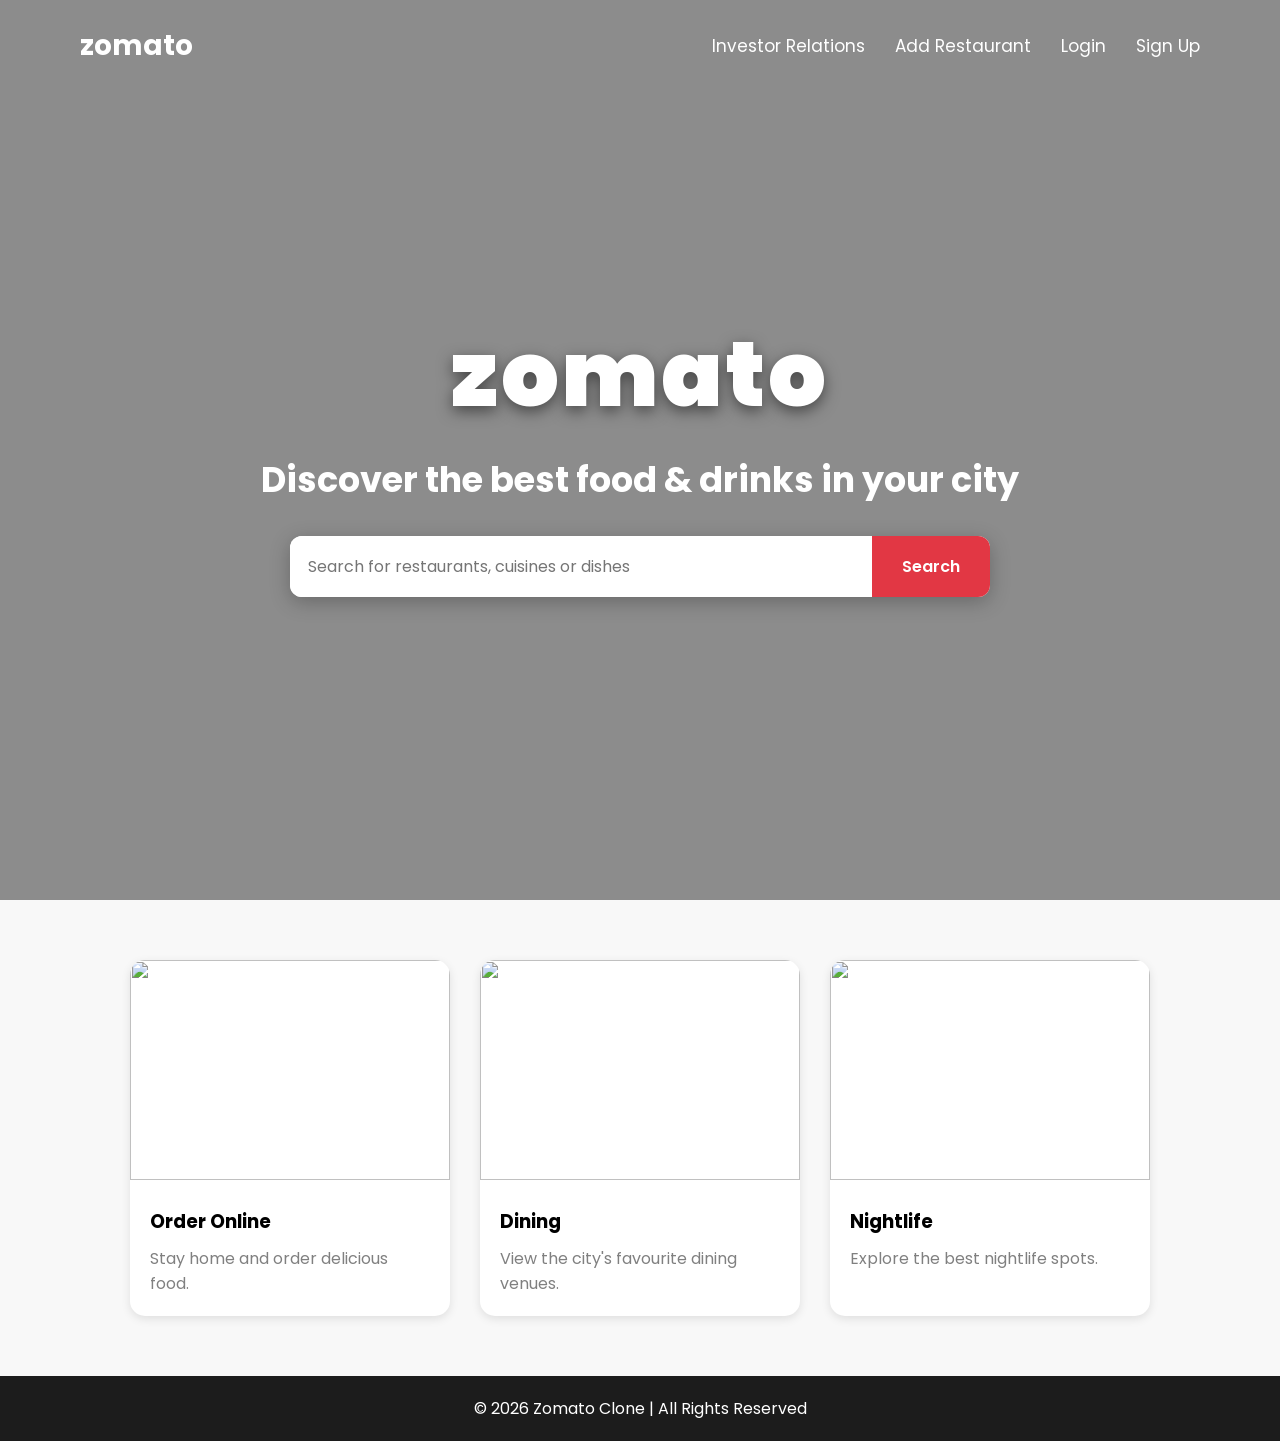
==== index.html @ 4f46f374 "Initial commit" ====
<!DOCTYPE html>
<html lang="en">
<head>
    <meta charset="UTF-8">
    <meta name="viewport" content="width=device-width, initial-scale=1.0">
    <title>Zomato - Order Food Online</title>

    <!-- Google Font -->
    <link href="https://fonts.googleapis.com/css2?family=Poppins:wght@300;400;600;700;900&display=swap" rel="stylesheet">

    <style>
        *{
            margin:0;
            padding:0;
            box-sizing:border-box;
            font-family:'Poppins',sans-serif;
        }

        body{
            overflow-x:hidden;
        }

        /* Hero Section */
        .hero{
            width:100%;
            height:100vh;
            background:
            linear-gradient(rgba(0,0,0,0.45),
            rgba(0,0,0,0.45)),
            url('https://images.unsplash.com/photo-1504674900247-0877df9cc836?auto=format&fit=crop&w=1600&q=80');

            background-size:cover;
            background-position:center;
        }

        /* Navbar */
        nav{
            display:flex;
            justify-content:space-between;
            align-items:center;
            padding:25px 80px;
        }

        .brand{
            color:white;
            font-size:28px;
            font-weight:700;
        }

        nav ul{
            display:flex;
            list-style:none;
        }

        nav ul li{
            margin-left:30px;
        }

        nav ul li a{
            color:white;
            text-decoration:none;
            font-size:17px;
            transition:.3s;
        }

        nav ul li a:hover{
            color:#ff4d5a;
        }

        /* Center Content */
        .content{
            height:80%;
            display:flex;
            flex-direction:column;
            justify-content:center;
            align-items:center;
            text-align:center;
            color:white;
            padding:20px;
        }

        .logo{
            font-size:90px;
            font-weight:900;
            letter-spacing:3px;
            text-shadow:0 5px 15px rgba(0,0,0,0.5);
        }

        .tagline{
            font-size:35px;
            margin-top:10px;
            margin-bottom:30px;
        }

        .search-box{
            width:700px;
            max-width:90%;
            display:flex;
            background:white;
            border-radius:12px;
            overflow:hidden;
            box-shadow:0 5px 20px rgba(0,0,0,0.25);
        }

        .search-box input{
            flex:1;
            padding:18px;
            border:none;
            outline:none;
            font-size:16px;
        }

        .search-box button{
            background:#e23744;
            color:white;
            border:none;
            padding:18px 30px;
            cursor:pointer;
            font-size:16px;
            font-weight:600;
        }

        .search-box button:hover{
            background:#c92d3a;
        }

        /* Cards Section */
        .cards{
            display:flex;
            justify-content:center;
            gap:30px;
            padding:60px 40px;
            flex-wrap:wrap;
            background:#f8f8f8;
        }

        .card{
            width:320px;
            background:white;
            border-radius:15px;
            overflow:hidden;
            box-shadow:0 3px 10px rgba(0,0,0,0.1);
            transition:.3s;
        }

        .card:hover{
            transform:translateY(-8px);
        }

        .card img{
            width:100%;
            height:220px;
            object-fit:cover;
        }

        .card-content{
            padding:20px;
        }

        .card-content h3{
            margin-bottom:10px;
        }

        .card-content p{
            color:gray;
        }

        footer{
            text-align:center;
            padding:20px;
            background:#1c1c1c;
            color:white;
        }

        @media(max-width:768px){

            nav{
                padding:20px;
                flex-direction:column;
            }

            nav ul{
                margin-top:15px;
            }

            .logo{
                font-size:60px;
            }

            .tagline{
                font-size:24px;
            }
        }
    </style>
</head>

<body>

    <section class="hero">

        <nav>
            <div class="brand">zomato</div>

            <ul>
                <li><a href="#">Investor Relations</a></li>
                <li><a href="#">Add Restaurant</a></li>
                <li><a href="#">Login</a></li>
                <li><a href="#">Sign Up</a></li>
            </ul>
        </nav>

        <div class="content">

            <h1 class="logo">zomato</h1>

            <h2 class="tagline">
                Discover the best food & drinks in your city
            </h2>

            <div class="search-box">
                <input type="text"
                placeholder="Search for restaurants, cuisines or dishes">
                <button>Search</button>
            </div>

        </div>

    </section>

    <section class="cards">

        <div class="card">
            <img src="https://images.unsplash.com/photo-1565299624946-b28f40a0ae38?auto=format&fit=crop&w=800&q=80">
            <div class="card-content">
                <h3>Order Online</h3>
                <p>Stay home and order delicious food.</p>
            </div>
        </div>

        <div class="card">
            <img src="https://images.unsplash.com/photo-1552566626-52f8b828add9?auto=format&fit=crop&w=800&q=80">
            <div class="card-content">
                <h3>Dining</h3>
                <p>View the city's favourite dining venues.</p>
            </div>
        </div>

        <div class="card">
            <img src="https://images.unsplash.com/photo-1517248135467-4c7edcad34c4?auto=format&fit=crop&w=800&q=80">
            <div class="card-content">
                <h3>Nightlife</h3>
                <p>Explore the best nightlife spots.</p>
            </div>
        </div>

    </section>

    <footer>
        © 2026 Zomato Clone | All Rights Reserved
    </footer>

</body>
</html>
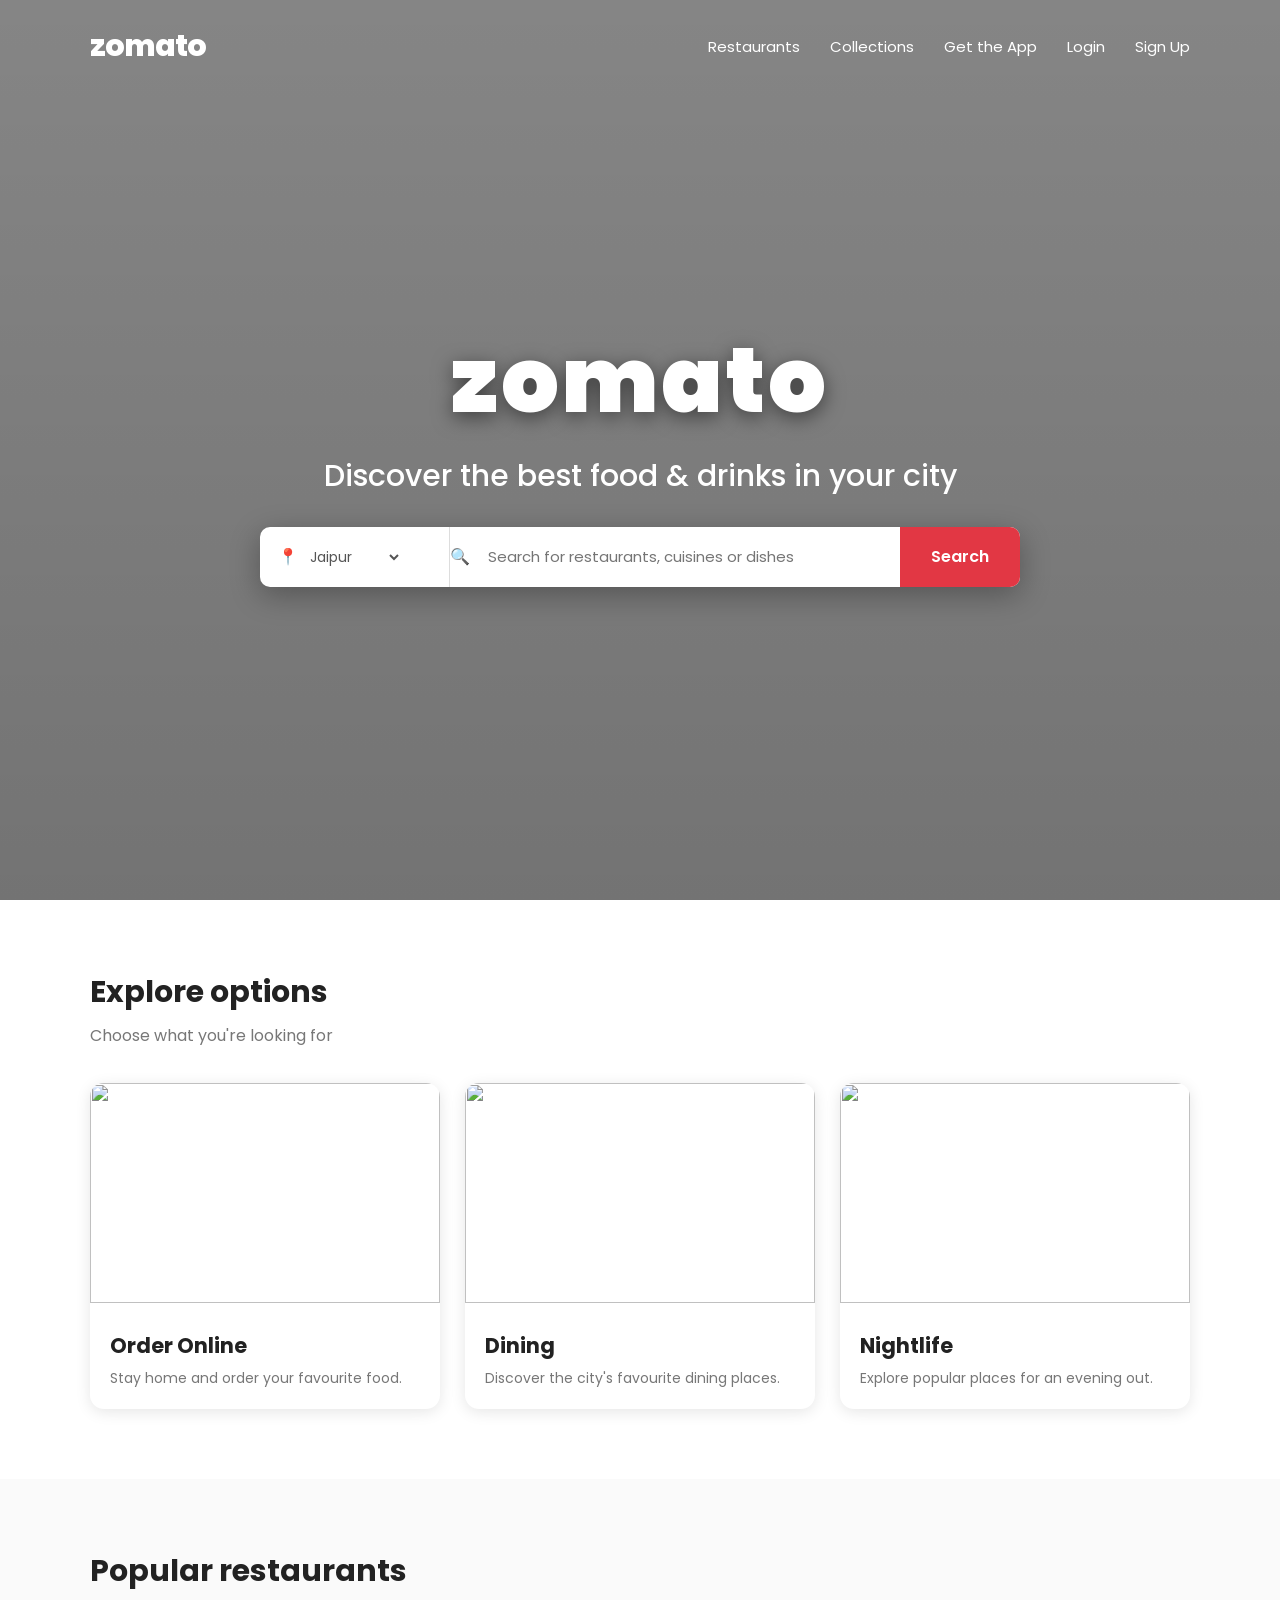
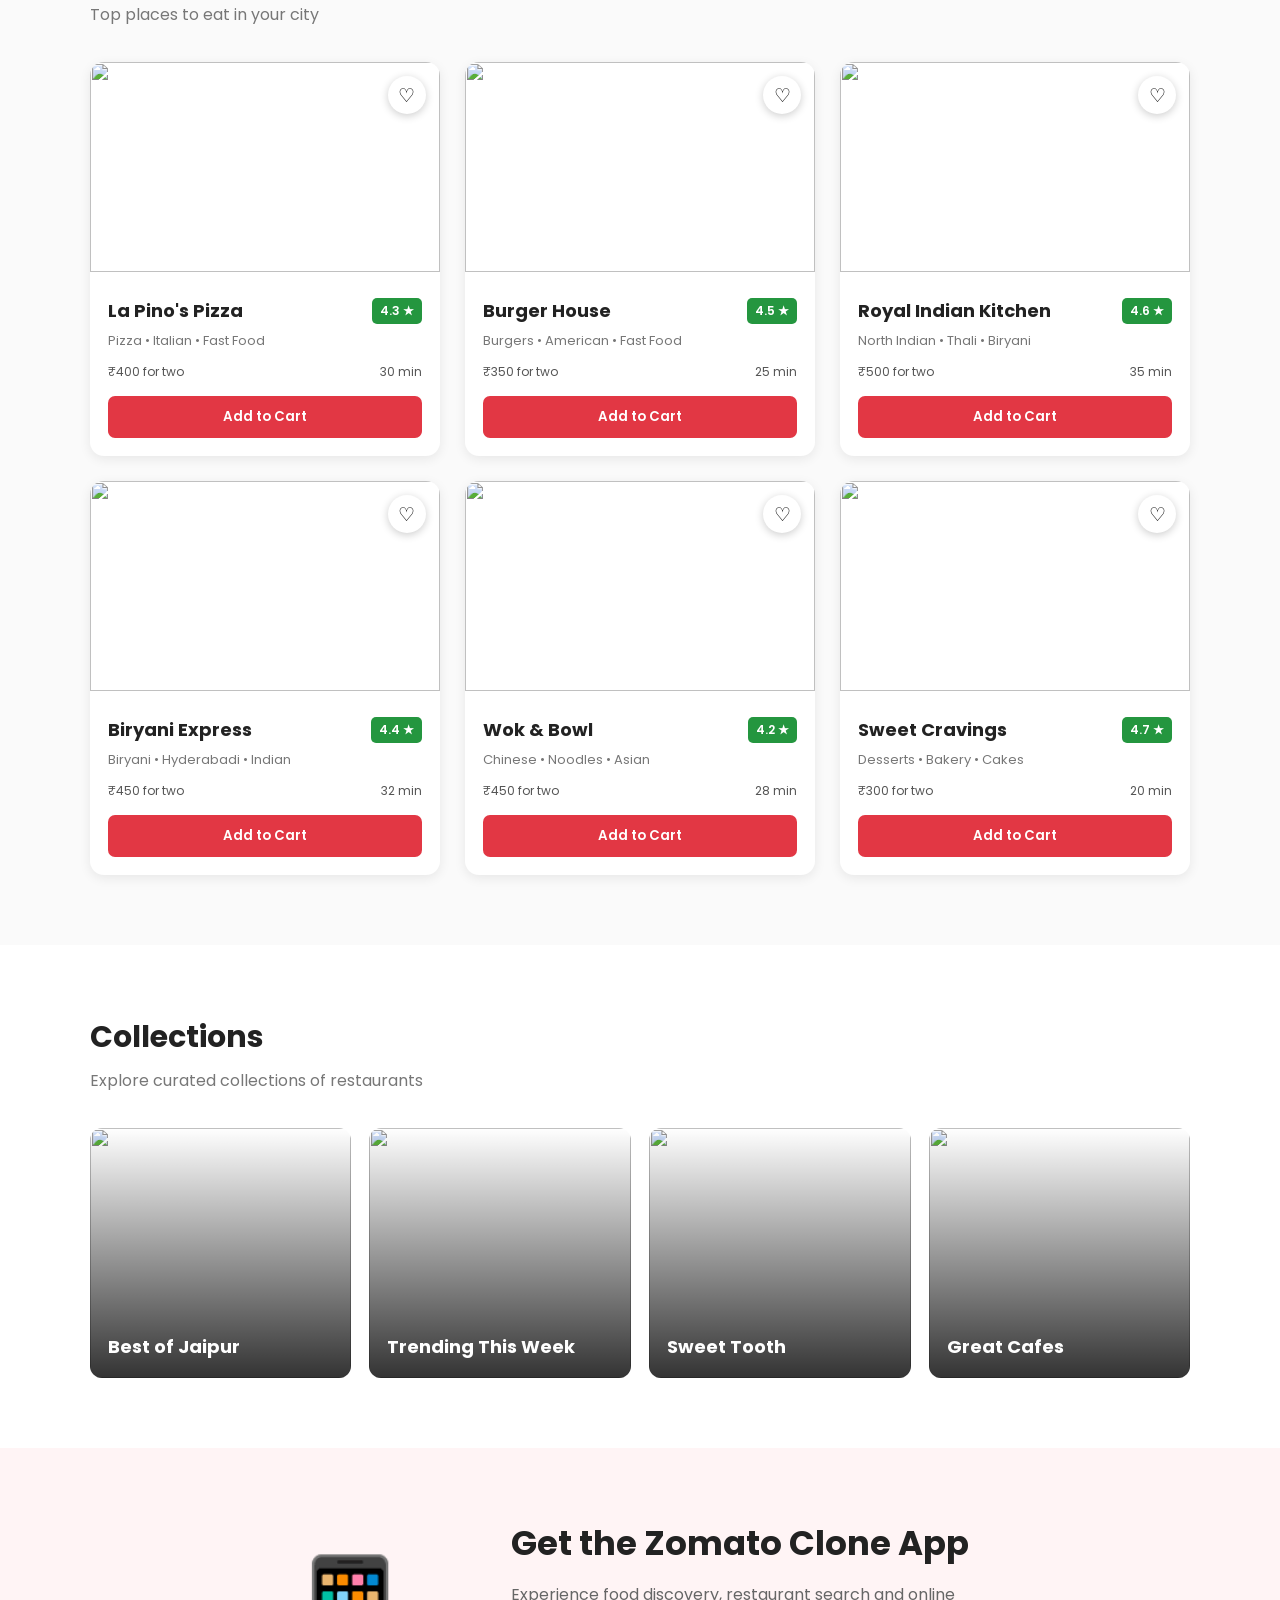
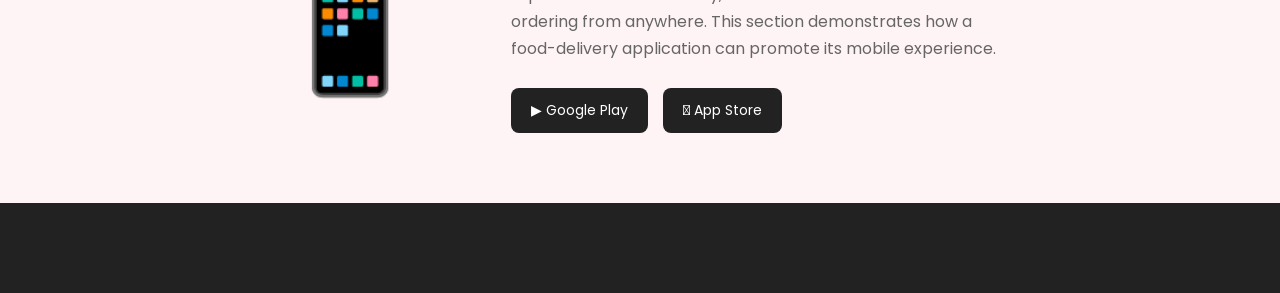
==== commit 9aba6c60: "Refactor index.html for Zomato Clone layout and styles Updated the HTML structure and styles for the" ====
--- a/index.html
+++ b/index.html
@@ -1,263 +1,1024 @@
 <!DOCTYPE html>
 <html lang="en">
 <head>
-    <meta charset="UTF-8">
-    <meta name="viewport" content="width=device-width, initial-scale=1.0">
-    <title>Zomato - Order Food Online</title>
-
-    <!-- Google Font -->
-    <link href="https://fonts.googleapis.com/css2?family=Poppins:wght@300;400;600;700;900&display=swap" rel="stylesheet">
-
-    <style>
-        *{
-            margin:0;
-            padding:0;
-            box-sizing:border-box;
-            font-family:'Poppins',sans-serif;
-        }
-
-        body{
-            overflow-x:hidden;
-        }
-
-        /* Hero Section */
-        .hero{
-            width:100%;
-            height:100vh;
-            background:
-            linear-gradient(rgba(0,0,0,0.45),
-            rgba(0,0,0,0.45)),
-            url('https://images.unsplash.com/photo-1504674900247-0877df9cc836?auto=format&fit=crop&w=1600&q=80');
-
-            background-size:cover;
-            background-position:center;
-        }
-
-        /* Navbar */
-        nav{
-            display:flex;
-            justify-content:space-between;
-            align-items:center;
-            padding:25px 80px;
-        }
-
-        .brand{
-            color:white;
-            font-size:28px;
-            font-weight:700;
-        }
-
-        nav ul{
-            display:flex;
-            list-style:none;
-        }
-
-        nav ul li{
-            margin-left:30px;
-        }
-
-        nav ul li a{
-            color:white;
-            text-decoration:none;
-            font-size:17px;
-            transition:.3s;
-        }
-
-        nav ul li a:hover{
-            color:#ff4d5a;
-        }
-
-        /* Center Content */
-        .content{
-            height:80%;
-            display:flex;
-            flex-direction:column;
-            justify-content:center;
-            align-items:center;
-            text-align:center;
-            color:white;
-            padding:20px;
-        }
-
-        .logo{
-            font-size:90px;
-            font-weight:900;
-            letter-spacing:3px;
-            text-shadow:0 5px 15px rgba(0,0,0,0.5);
-        }
-
-        .tagline{
-            font-size:35px;
-            margin-top:10px;
-            margin-bottom:30px;
-        }
-
-        .search-box{
-            width:700px;
-            max-width:90%;
-            display:flex;
-            background:white;
-            border-radius:12px;
-            overflow:hidden;
-            box-shadow:0 5px 20px rgba(0,0,0,0.25);
-        }
-
-        .search-box input{
-            flex:1;
-            padding:18px;
-            border:none;
-            outline:none;
-            font-size:16px;
-        }
-
-        .search-box button{
-            background:#e23744;
-            color:white;
-            border:none;
-            padding:18px 30px;
-            cursor:pointer;
-            font-size:16px;
-            font-weight:600;
-        }
-
-        .search-box button:hover{
-            background:#c92d3a;
-        }
-
-        /* Cards Section */
-        .cards{
-            display:flex;
-            justify-content:center;
-            gap:30px;
-            padding:60px 40px;
-            flex-wrap:wrap;
-            background:#f8f8f8;
-        }
-
-        .card{
-            width:320px;
-            background:white;
-            border-radius:15px;
-            overflow:hidden;
-            box-shadow:0 3px 10px rgba(0,0,0,0.1);
-            transition:.3s;
-        }
-
-        .card:hover{
-            transform:translateY(-8px);
-        }
-
-        .card img{
-            width:100%;
-            height:220px;
-            object-fit:cover;
-        }
-
-        .card-content{
-            padding:20px;
-        }
-
-        .card-content h3{
-            margin-bottom:10px;
-        }
-
-        .card-content p{
-            color:gray;
-        }
-
-        footer{
-            text-align:center;
-            padding:20px;
-            background:#1c1c1c;
-            color:white;
-        }
-
-        @media(max-width:768px){
-
-            nav{
-                padding:20px;
-                flex-direction:column;
-            }
-
-            nav ul{
-                margin-top:15px;
-            }
-
-            .logo{
-                font-size:60px;
-            }
-
-            .tagline{
-                font-size:24px;
-            }
-        }
-    </style>
+<meta charset="UTF-8">
+<meta name="viewport" content="width=device-width, initial-scale=1.0">
+<title>Zomato Clone - Order Food Online</title>
+
+<link href="https://fonts.googleapis.com/css2?family=Poppins:wght@300;400;500;600;700;800;900&display=swap" rel="stylesheet">
+
+<style>
+*{
+    margin:0;
+    padding:0;
+    box-sizing:border-box;
+    font-family:'Poppins',sans-serif;
+}
+
+html{
+    scroll-behavior:smooth;
+}
+
+body{
+    background:#fff;
+    color:#222;
+    overflow-x:hidden;
+}
+
+/* ================= NAVBAR ================= */
+
+nav{
+    position:absolute;
+    top:0;
+    left:0;
+    width:100%;
+    z-index:10;
+    display:flex;
+    justify-content:space-between;
+    align-items:center;
+    padding:24px 7%;
+}
+
+.brand{
+    color:white;
+    font-size:30px;
+    font-weight:800;
+    letter-spacing:-1px;
+}
+
+nav ul{
+    display:flex;
+    list-style:none;
+    gap:30px;
+    align-items:center;
+}
+
+nav ul li a{
+    color:white;
+    text-decoration:none;
+    font-size:15px;
+    transition:.3s;
+}
+
+nav ul li a:hover{
+    color:#ffb3b8;
+}
+
+.login-btn{
+    border:1px solid white;
+    padding:8px 18px;
+    border-radius:6px;
+}
+
+/* ================= HERO ================= */
+
+.hero{
+    min-height:700px;
+    height:100vh;
+    background:
+    linear-gradient(rgba(0,0,0,.48),rgba(0,0,0,.55)),
+    url('https://images.unsplash.com/photo-1504674900247-0877df9cc836?auto=format&fit=crop&w=1800&q=85');
+    background-size:cover;
+    background-position:center;
+}
+
+.content{
+    min-height:700px;
+    height:100%;
+    display:flex;
+    flex-direction:column;
+    justify-content:center;
+    align-items:center;
+    text-align:center;
+    color:white;
+    padding:20px;
+}
+
+.logo{
+    font-size:90px;
+    font-weight:900;
+    letter-spacing:3px;
+    text-shadow:0 5px 20px rgba(0,0,0,.5);
+}
+
+.tagline{
+    font-size:30px;
+    font-weight:500;
+    margin:5px 0 28px;
+}
+
+/* ================= SEARCH ================= */
+
+.search-area{
+    display:flex;
+    width:760px;
+    max-width:95%;
+    height:60px;
+    background:white;
+    border-radius:10px;
+    overflow:hidden;
+    box-shadow:0 8px 30px rgba(0,0,0,.3);
+}
+
+.location{
+    display:flex;
+    align-items:center;
+    gap:8px;
+    padding:0 18px;
+    color:#555;
+    border-right:1px solid #ddd;
+    min-width:190px;
+}
+
+.location select{
+    border:none;
+    outline:none;
+    color:#555;
+    background:white;
+    font-size:14px;
+}
+
+.search-input{
+    flex:1;
+    display:flex;
+    align-items:center;
+}
+
+.search-input input{
+    width:100%;
+    border:none;
+    outline:none;
+    padding:18px;
+    font-size:15px;
+}
+
+.search-btn{
+    width:120px;
+    border:none;
+    background:#e23744;
+    color:white;
+    font-size:16px;
+    font-weight:600;
+    cursor:pointer;
+    transition:.3s;
+}
+
+.search-btn:hover{
+    background:#c91f2e;
+}
+
+/* ================= SECTION ================= */
+
+section{
+    scroll-margin-top:20px;
+}
+
+.section{
+    padding:70px 7%;
+}
+
+.section-title{
+    font-size:30px;
+    margin-bottom:8px;
+}
+
+.section-subtitle{
+    color:#777;
+    margin-bottom:35px;
+}
+
+/* ================= QUICK CARDS ================= */
+
+.quick-cards{
+    display:grid;
+    grid-template-columns:repeat(3,1fr);
+    gap:25px;
+}
+
+.quick-card{
+    background:white;
+    border-radius:14px;
+    overflow:hidden;
+    box-shadow:0 3px 15px rgba(0,0,0,.1);
+    transition:.3s;
+    cursor:pointer;
+}
+
+.quick-card:hover{
+    transform:translateY(-8px);
+    box-shadow:0 10px 25px rgba(0,0,0,.15);
+}
+
+.quick-card img{
+    width:100%;
+    height:220px;
+    object-fit:cover;
+}
+
+.quick-content{
+    padding:20px;
+}
+
+.quick-content h3{
+    font-size:21px;
+    margin-bottom:7px;
+}
+
+.quick-content p{
+    color:#777;
+    font-size:14px;
+}
+
+/* ================= RESTAURANTS ================= */
+
+.restaurant-section{
+    background:#fafafa;
+}
+
+.restaurant-grid{
+    display:grid;
+    grid-template-columns:repeat(3,1fr);
+    gap:25px;
+}
+
+.restaurant{
+    background:white;
+    border-radius:14px;
+    overflow:hidden;
+    box-shadow:0 3px 12px rgba(0,0,0,.08);
+    transition:.3s;
+    position:relative;
+}
+
+.restaurant:hover{
+    transform:translateY(-6px);
+    box-shadow:0 10px 25px rgba(0,0,0,.14);
+}
+
+.restaurant-img{
+    height:210px;
+    width:100%;
+    object-fit:cover;
+}
+
+.favorite{
+    position:absolute;
+    right:14px;
+    top:14px;
+    width:38px;
+    height:38px;
+    border:none;
+    border-radius:50%;
+    background:white;
+    font-size:19px;
+    cursor:pointer;
+    box-shadow:0 2px 8px rgba(0,0,0,.2);
+}
+
+.favorite.active{
+    color:#e23744;
+}
+
+.restaurant-info{
+    padding:18px;
+}
+
+.restaurant-name{
+    display:flex;
+    justify-content:space-between;
+    align-items:center;
+    gap:10px;
+}
+
+.restaurant-name h3{
+    font-size:18px;
+}
+
+.rating{
+    background:#24963f;
+    color:white;
+    padding:4px 8px;
+    border-radius:5px;
+    font-size:12px;
+    font-weight:600;
+}
+
+.restaurant-info p{
+    color:#777;
+    font-size:13px;
+    margin:7px 0;
+}
+
+.details{
+    display:flex;
+    justify-content:space-between;
+    color:#555;
+    font-size:12px;
+    margin-top:12px;
+}
+
+.menu-btn{
+    margin-top:15px;
+    width:100%;
+    border:none;
+    background:#e23744;
+    color:white;
+    padding:11px;
+    border-radius:7px;
+    cursor:pointer;
+    font-weight:600;
+}
+
+.menu-btn:hover{
+    background:#c91f2e;
+}
+
+/* ================= COLLECTIONS ================= */
+
+.collection-grid{
+    display:grid;
+    grid-template-columns:repeat(4,1fr);
+    gap:18px;
+}
+
+.collection{
+    height:250px;
+    border-radius:12px;
+    overflow:hidden;
+    position:relative;
+    cursor:pointer;
+}
+
+.collection img{
+    width:100%;
+    height:100%;
+    object-fit:cover;
+    transition:.4s;
+}
+
+.collection:hover img{
+    transform:scale(1.08);
+}
+
+.collection::after{
+    content:"";
+    position:absolute;
+    inset:0;
+    background:linear-gradient(transparent,rgba(0,0,0,.8));
+}
+
+.collection-text{
+    position:absolute;
+    bottom:18px;
+    left:18px;
+    z-index:2;
+    color:white;
+}
+
+.collection-text h3{
+    font-size:18px;
+}
+
+/* ================= APP SECTION ================= */
+
+.app-section{
+    background:#fff4f5;
+    display:flex;
+    justify-content:center;
+    align-items:center;
+    gap:80px;
+    padding:70px 7%;
+}
+
+.phone{
+    font-size:130px;
+}
+
+.app-text{
+    max-width:500px;
+}
+
+.app-text h2{
+    font-size:34px;
+    margin-bottom:12px;
+}
+
+.app-text p{
+    color:#666;
+    line-height:1.7;
+}
+
+.app-buttons{
+    margin-top:25px;
+    display:flex;
+    gap:15px;
+}
+
+.app-btn{
+    background:#222;
+    color:white;
+    padding:12px 20px;
+    border-radius:8px;
+    text-decoration:none;
+    font-size:14px;
+}
+
+/* ================= CART ================= */
+
+.cart{
+    position:fixed;
+    right:25px;
+    bottom:25px;
+    z-index:20;
+    background:#e23744;
+    color:white;
+    width:58px;
+    height:58px;
+    border-radius:50%;
+    display:flex;
+    justify-content:center;
+    align-items:center;
+    font-size:23px;
+    cursor:pointer;
+    box-shadow:0 5px 20px rgba(0,0,0,.25);
+}
+
+.cart-count{
+    position:absolute;
+    top:-4px;
+    right:-4px;
+    background:#222;
+    width:22px;
+    height:22px;
+    border-radius:50%;
+    font-size:12px;
+    display:flex;
+    justify-content:center;
+    align-items:center;
+}
+
+/* ================= MODAL ================= */
+
+.modal{
+    display:none;
+    position:fixed;
+    inset:0;
+    background:rgba(0,0,0,.6);
+    z-index:100;
+    justify-content:center;
+    align-items:center;
+    padding:20px;
+}
+
+.modal-box{
+    width:400px;
+    max-width:100%;
+    background:white;
+    padding:30px;
+    border-radius:15px;
+    position:relative;
+}
+
+.close{
+    position:absolute;
+    right:18px;
+    top:12px;
+    font-size:25px;
+    cursor:pointer;
+}
+
+.modal-box h2{
+    margin-bottom:20px;
+}
+
+.modal-box input{
+    width:100%;
+    padding:13px;
+    margin:8px 0;
+    border:1px solid #ddd;
+    border-radius:7px;
+    outline:none;
+}
+
+.modal-box button{
+    width:100%;
+    padding:13px;
+    border:none;
+    background:#e23744;
+    color:white;
+    border-radius:7px;
+    margin-top:12px;
+    cursor:pointer;
+    font-weight:600;
+}
+
+/* ================= FOOTER ================= */
+
+footer{
+    background:#222;
+    color:white;
+    padding:45px 7%;
+}
+
+.footer-grid{
+    display:grid;
+    grid-template-columns:2fr 1fr 1fr 1fr;
+    gap:40px;
+}
+
+footer h3{
+    margin-bottom:15px;
+}
+
+footer p, footer a{
+    color:#aaa;
+    font-size:13px;
+    text-decoration:none;
+    line-height:2;
+}
+
+.copyright{
+    border-top:1px solid #444;
+    margin-top:30px;
+    padding-top:20px;
+    color:#888;
+    font-size:12px;
+}
+
+/* ================= RESPONSIVE ================= */
+
+@media(max-width:900px){
+
+    nav{
+        padding:20px;
+    }
+
+    nav ul li:nth-child(1),
+    nav ul li:nth-child(2){
+        display:none;
+    }
+
+    .logo{
+        font-size:65px;
+    }
+
+    .tagline{
+        font-size:23px;
+    }
+
+    .quick-cards,
+    .restaurant-grid{
+        grid-template-columns:repeat(2,1fr);
+    }
+
+    .collection-grid{
+        grid-template-columns:repeat(2,1fr);
+    }
+
+    .app-section{
+        gap:30px;
+    }
+
+    .footer-grid{
+        grid-template-columns:repeat(2,1fr);
+    }
+}
+
+@media(max-width:600px){
+
+    .hero{
+        min-height:650px;
+    }
+
+    .content{
+        min-height:650px;
+    }
+
+    nav{
+        flex-direction:column;
+        gap:15px;
+    }
+
+    nav ul{
+        gap:14px;
+    }
+
+    nav ul li a{
+        font-size:12px;
+    }
+
+    .logo{
+        font-size:50px;
+    }
+
+    .tagline{
+        font-size:19px;
+        line-height:1.4;
+    }
+
+    .search-area{
+        height:auto;
+        flex-direction:column;
+        border-radius:10px;
+    }
+
+    .location{
+        height:50px;
+        border-right:none;
+        border-bottom:1px solid #ddd;
+    }
+
+    .search-input{
+        height:55px;
+    }
+
+    .search-btn{
+        width:100%;
+        height:50px;
+    }
+
+    .section{
+        padding:45px 5%;
+    }
+
+    .section-title{
+        font-size:25px;
+    }
+
+    .quick-cards,
+    .restaurant-grid,
+    .collection-grid{
+        grid-template-columns:1fr;
+    }
+
+    .app-section{
+        flex-direction:column;
+        text-align:center;
+        padding:50px 5%;
+    }
+
+    .phone{
+        font-size:80px;
+    }
+
+    .app-buttons{
+        justify-content:center;
+    }
+
+    .footer-grid{
+        grid-template-columns:1fr;
+    }
+}
+</style>
 </head>
 
 <body>
 
-    <section class="hero">
-
-        <nav>
-            <div class="brand">zomato</div>
-
-            <ul>
-                <li><a href="#">Investor Relations</a></li>
-                <li><a href="#">Add Restaurant</a></li>
-                <li><a href="#">Login</a></li>
-                <li><a href="#">Sign Up</a></li>
-            </ul>
-        </nav>
-
-        <div class="content">
-
-            <h1 class="logo">zomato</h1>
-
-            <h2 class="tagline">
-                Discover the best food & drinks in your city
-            </h2>
-
-            <div class="search-box">
-                <input type="text"
-                placeholder="Search for restaurants, cuisines or dishes">
-                <button>Search</button>
-            </div>
-
-        </div>
-
-    </section>
-
-    <section class="cards">
-
-        <div class="card">
-            <img src="https://images.unsplash.com/photo-1565299624946-b28f40a0ae38?auto=format&fit=crop&w=800&q=80">
-            <div class="card-content">
-                <h3>Order Online</h3>
-                <p>Stay home and order delicious food.</p>
-            </div>
-        </div>
-
-        <div class="card">
-            <img src="https://images.unsplash.com/photo-1552566626-52f8b828add9?auto=format&fit=crop&w=800&q=80">
-            <div class="card-content">
-                <h3>Dining</h3>
-                <p>View the city's favourite dining venues.</p>
-            </div>
-        </div>
-
-        <div class="card">
-            <img src="https://images.unsplash.com/photo-1517248135467-4c7edcad34c4?auto=format&fit=crop&w=800&q=80">
-            <div class="card-content">
-                <h3>Nightlife</h3>
-                <p>Explore the best nightlife spots.</p>
-            </div>
-        </div>
-
-    </section>
-
-    <footer>
-        © 2026 Zomato Clone | All Rights Reserved
-    </footer>
-
-</body>
-</html>+<!-- ================= HERO ================= -->
+
+<section class="hero" id="home">
+
+<nav>
+    <div class="brand">zomato</div>
+
+    <ul>
+        <li><a href="#restaurants">Restaurants</a></li>
+        <li><a href="#collections">Collections</a></li>
+        <li><a href="#app">Get the App</a></li>
+        <li><a href="#" onclick="openLogin()">Login</a></li>
+        <li><a href="#" onclick="openLogin()">Sign Up</a></li>
+    </ul>
+</nav>
+
+<div class="content">
+
+    <h1 class="logo">zomato</h1>
+
+    <h2 class="tagline">
+        Discover the best food & drinks in your city
+    </h2>
+
+    <div class="search-area">
+
+        <div class="location">
+            📍
+            <select id="location">
+                <option>Jaipur</option>
+                <option>Delhi</option>
+                <option>Mumbai</option>
+                <option>Bengaluru</option>
+                <option>Hyderabad</option>
+            </select>
+        </div>
+
+        <div class="search-input">
+            🔍
+            <input
+                type="text"
+                id="searchInput"
+                placeholder="Search for restaurants, cuisines or dishes"
+                onkeyup="searchRestaurants()">
+        </div>
+
+        <button class="search-btn" onclick="searchRestaurants()">
+            Search
+        </button>
+
+    </div>
+
+</div>
+
+</section>
+
+
+<!-- ================= QUICK OPTIONS ================= -->
+
+<section class="section">
+
+<h2 class="section-title">Explore options</h2>
+<p class="section-subtitle">
+    Choose what you're looking for
+</p>
+
+<div class="quick-cards">
+
+    <div class="quick-card" onclick="scrollToRestaurants()">
+        <img src="https://images.unsplash.com/photo-1565299624946-b28f40a0ae38?auto=format&fit=crop&w=800&q=80">
+        <div class="quick-content">
+            <h3>Order Online</h3>
+            <p>Stay home and order your favourite food.</p>
+        </div>
+    </div>
+
+    <div class="quick-card">
+        <img src="https://images.unsplash.com/photo-1552566626-52f8b828add9?auto=format&fit=crop&w=800&q=80">
+        <div class="quick-content">
+            <h3>Dining</h3>
+            <p>Discover the city's favourite dining places.</p>
+        </div>
+    </div>
+
+    <div class="quick-card">
+        <img src="https://images.unsplash.com/photo-1517248135467-4c7edcad34c4?auto=format&fit=crop&w=800&q=80">
+        <div class="quick-content">
+            <h3>Nightlife</h3>
+            <p>Explore popular places for an evening out.</p>
+        </div>
+    </div>
+
+</div>
+
+</section>
+
+
+<!-- ================= RESTAURANTS ================= -->
+
+<section class="section restaurant-section" id="restaurants">
+
+<h2 class="section-title">Popular restaurants</h2>
+<p class="section-subtitle">
+    Top places to eat in your city
+</p>
+
+<div class="restaurant-grid" id="restaurantGrid">
+
+    <div class="restaurant" data-search="pizza italian cafe">
+        <button class="favorite" onclick="toggleFavorite(this)">♡</button>
+
+        <img class="restaurant-img"
+        src="https://images.unsplash.com/photo-1579751626657-72bc17010498?auto=format&fit=crop&w=800&q=80">
+
+        <div class="restaurant-info">
+            <div class="restaurant-name">
+                <h3>La Pino's Pizza</h3>
+                <span class="rating">4.3 ★</span>
+            </div>
+
+            <p>Pizza • Italian • Fast Food</p>
+
+            <div class="details">
+                <span>₹400 for two</span>
+                <span>30 min</span>
+            </div>
+
+            <button class="menu-btn" onclick="addToCart('La Pino\\'s Pizza')">
+                Add to Cart
+            </button>
+        </div>
+    </div>
+
+
+    <div class="restaurant" data-search="burger american fast food">
+        <button class="favorite" onclick="toggleFavorite(this)">♡</button>
+
+        <img class="restaurant-img"
+        src="https://images.unsplash.com/photo-1568901346375-23c9450c58cd?auto=format&fit=crop&w=800&q=80">
+
+        <div class="restaurant-info">
+            <div class="restaurant-name">
+                <h3>Burger House</h3>
+                <span class="rating">4.5 ★</span>
+            </div>
+
+            <p>Burgers • American • Fast Food</p>
+
+            <div class="details">
+                <span>₹350 for two</span>
+                <span>25 min</span>
+            </div>
+
+            <button class="menu-btn" onclick="addToCart('Burger House')">
+                Add to Cart
+            </button>
+        </div>
+    </div>
+
+
+    <div class="restaurant" data-search="indian north indian thali">
+        <button class="favorite" onclick="toggleFavorite(this)">♡</button>
+
+        <img class="restaurant-img"
+        src="https://images.unsplash.com/photo-1585937421612-70a008356fbe?auto=format&fit=crop&w=800&q=80">
+
+        <div class="restaurant-info">
+            <div class="restaurant-name">
+                <h3>Royal Indian Kitchen</h3>
+                <span class="rating">4.6 ★</span>
+            </div>
+
+            <p>North Indian • Thali • Biryani</p>
+
+            <div class="details">
+                <span>₹500 for two</span>
+                <span>35 min</span>
+            </div>
+
+            <button class="menu-btn" onclick="addToCart('Royal Indian Kitchen')">
+                Add to Cart
+            </button>
+        </div>
+    </div>
+
+
+    <div class="restaurant" data-search="biryani hyderabadi rice">
+        <button class="favorite" onclick="toggleFavorite(this)">♡</button>
+
+        <img class="restaurant-img"
+        src="https://images.unsplash.com/photo-1563379091339-03246963d29a?auto=format&fit=crop&w=800&q=80">
+
+        <div class="restaurant-info">
+            <div class="restaurant-name">
+                <h3>Biryani Express</h3>
+                <span class="rating">4.4 ★</span>
+            </div>
+
+            <p>Biryani • Hyderabadi • Indian</p>
+
+            <div class="details">
+                <span>₹450 for two</span>
+                <span>32 min</span>
+            </div>
+
+            <button class="menu-btn" onclick="addToCart('Biryani Express')">
+                Add to Cart
+            </button>
+        </div>
+    </div>
+
+
+    <div class="restaurant" data-search="chinese noodles chinese food">
+        <button class="favorite" onclick="toggleFavorite(this)">♡</button>
+
+        <img class="restaurant-img"
+        src="https://images.unsplash.com/photo-1563245372-f21724e3856d?auto=format&fit=crop&w=800&q=80">
+
+        <div class="restaurant-info">
+            <div class="restaurant-name">
+                <h3>Wok & Bowl</h3>
+                <span class="rating">4.2 ★</span>
+            </div>
+
+            <p>Chinese • Noodles • Asian</p>
+
+            <div class="details">
+                <span>₹450 for two</span>
+                <span>28 min</span>
+            </div>
+
+            <button class="menu-btn" onclick="addToCart('Wok & Bowl')">
+                Add to Cart
+            </button>
+        </div>
+    </div>
+
+
+    <div class="restaurant" data-search="dessert cake sweets bakery">
+        <button class="favorite" onclick="toggleFavorite(this)">♡</button>
+
+        <img class="restaurant-img"
+        src="https://images.unsplash.com/photo-1551024506-0bccd828d307?auto=format&fit=crop&w=800&q=80">
+
+        <div class="restaurant-info">
+            <div class="restaurant-name">
+                <h3>Sweet Cravings</h3>
+                <span class="rating">4.7 ★</span>
+            </div>
+
+            <p>Desserts • Bakery • Cakes</p>
+
+            <div class="details">
+                <span>₹300 for two</span>
+                <span>20 min</span>
+            </div>
+
+            <button class="menu-btn" onclick="addToCart('Sweet Cravings')">
+                Add to Cart
+            </button>
+        </div>
+    </div>
+
+</div>
+
+<p id="noResults" style="display:none;text-align:center;padding:30px;color:#777;">
+    No restaurants found. Try another search.
+</p>
+
+</section>
+
+
+<!-- ================= COLLECTIONS ================= -->
+
+<section class="section" id="collections">
+
+<h2 class="section-title">Collections</h2>
+<p class="section-subtitle">
+    Explore curated collections of restaurants
+</p>
+
+<div class="collection-grid">
+
+    <div class="collection">
+        <img src="https://images.unsplash.com/photo-1515003197210-e0cd71810b5f?auto=format&fit=crop&w=800&q=80">
+        <div class="collection-text">
+            <h3>Best of Jaipur</h3>
+        </div>
+    </div>
+
+    <div class="collection">
+        <img src="https://images.unsplash.com/photo-1544148103-0773bf10d330?auto=format&fit=crop&w=800&q=80">
+        <div class="collection-text">
+            <h3>Trending This Week</h3>
+        </div>
+    </div>
+
+    <div class="collection">
+        <img src="https://images.unsplash.com/photo-1565958011703-44f9829ba187?auto=format&fit=crop&w=800&q=80">
+        <div class="collection-text">
+            <h3>Sweet Tooth</h3>
+        </div>
+    </div>
+
+    <div class="collection">
+        <img src="https://images.unsplash.com/photo-1559339352-11d035aa65de?auto=format&fit=crop&w=800&q=80">
+        <div class="collection-text">
+            <h3>Great Cafes</h3>
+        </div>
+    </div>
+
+</div>
+
+</section>
+
+
+<!-- ================= APP ================= -->
+
+<section class="app-section" id="app">
+
+<div class="phone">📱</div>
+
+<div class="app-text">
+
+<h2>Get the Zomato Clone App</h2>
+
+<p>
+Experience food discovery, restaurant search and online ordering
+from anywhere. This section demonstrates how a food-delivery
+application can promote its mobile experience.
+</p>
+
+<div class="app-buttons">
+    <a href="#" class="app-btn">▶ Google Play</a>
+    <a href="#" class="app-btn"> App Store</a>
+</div>
+
+</div>
+
+</section>
+
+
+<!-- ================= FOOTER ================= -->
+
+<footer>
+
+<div
+
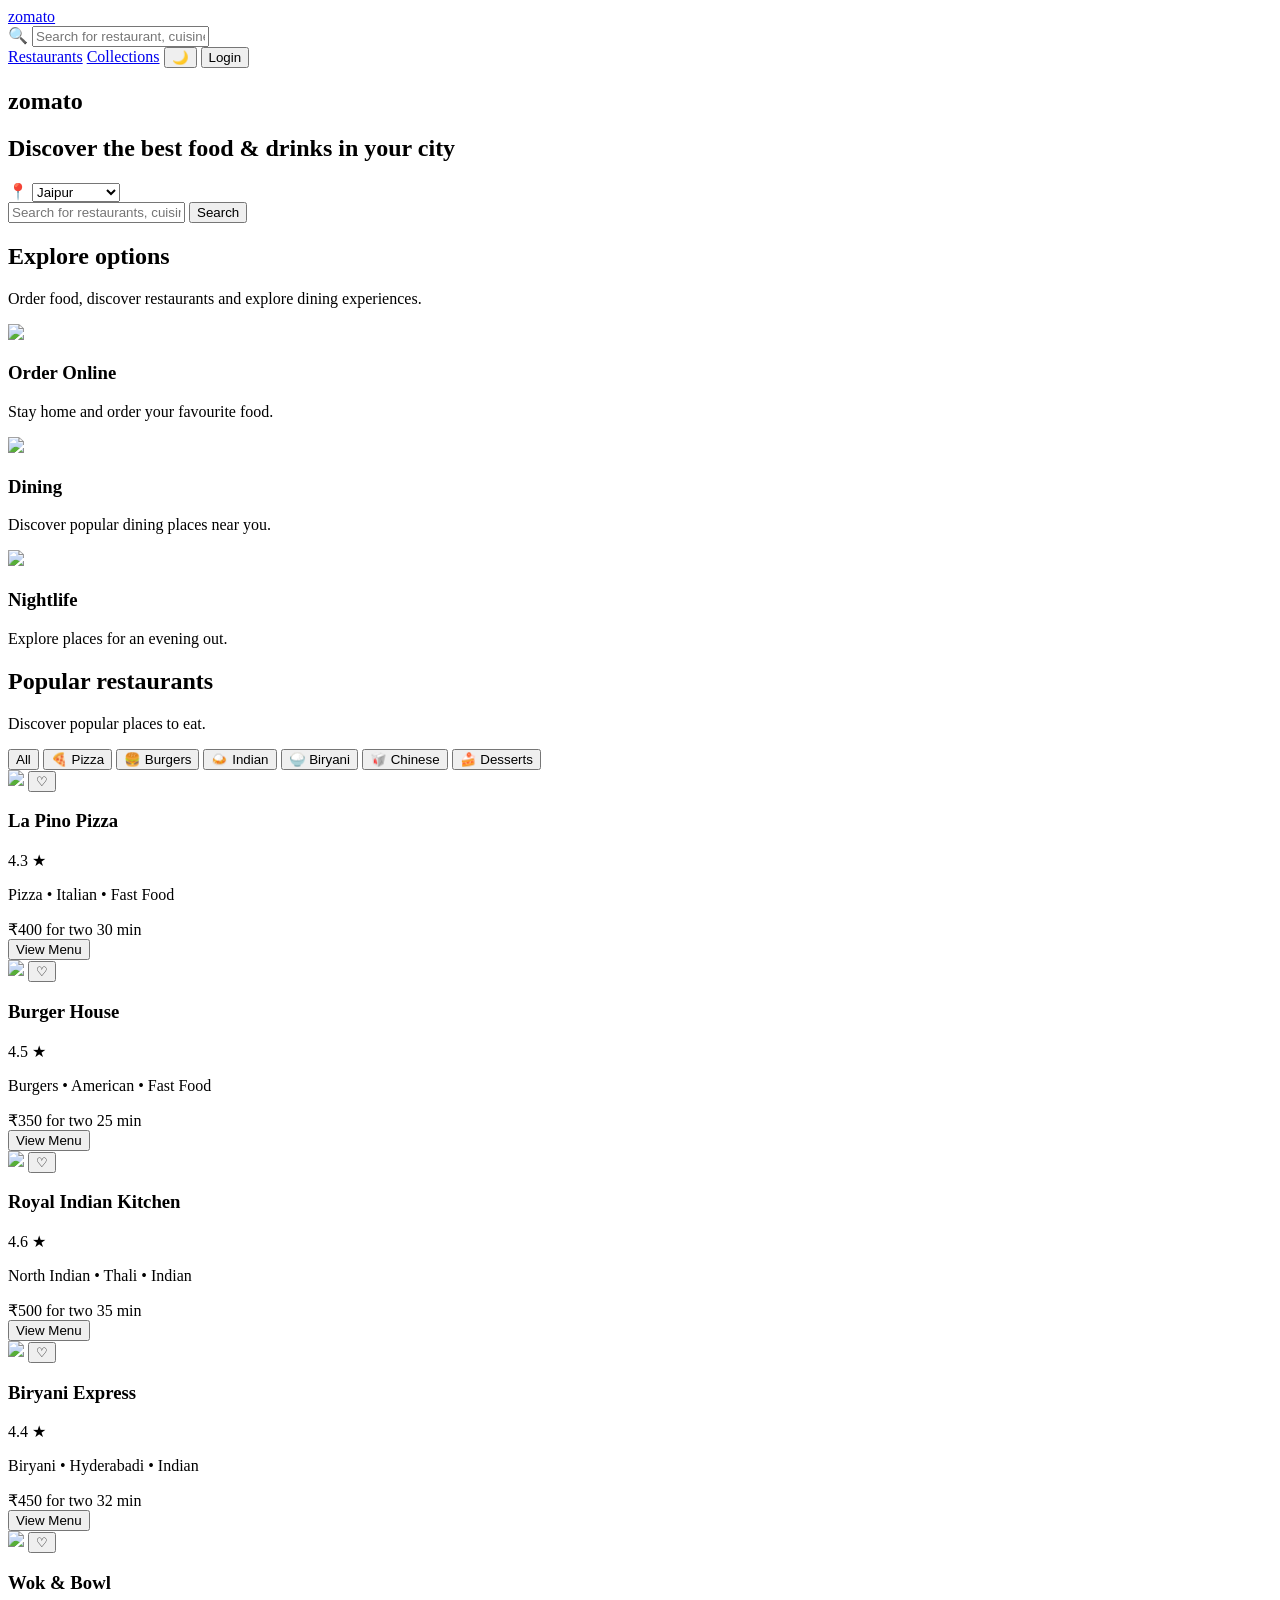
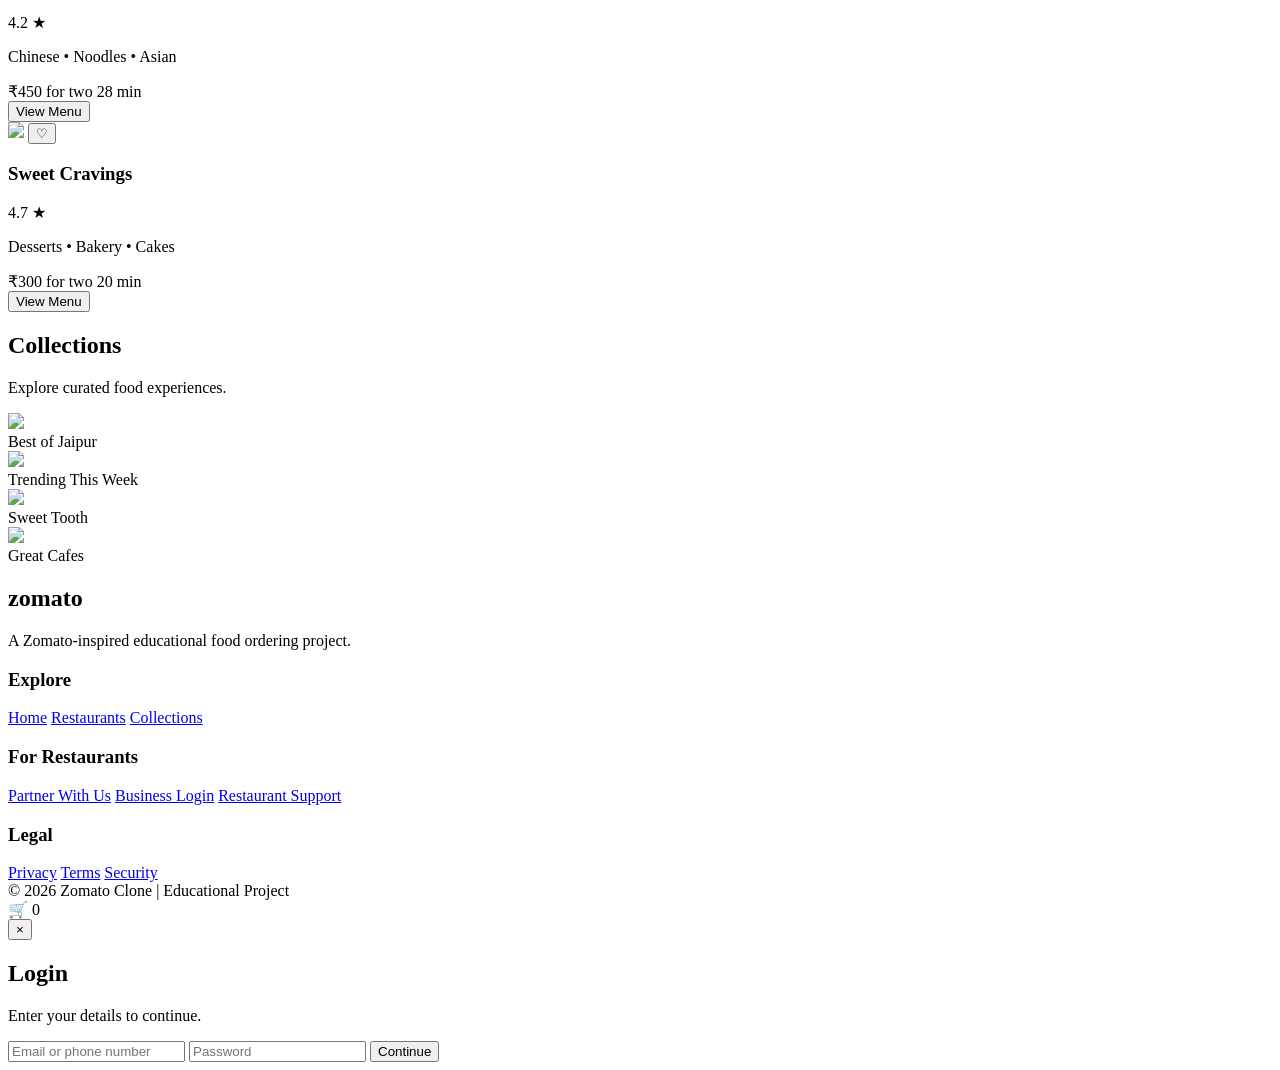
==== commit f361f995: "Update index.html" ====
--- a/index.html
+++ b/index.html
@@ -3,1022 +3,439 @@
 <head>
 <meta charset="UTF-8">
 <meta name="viewport" content="width=device-width, initial-scale=1.0">
-<title>Zomato Clone - Order Food Online</title>
-
-<link href="https://fonts.googleapis.com/css2?family=Poppins:wght@300;400;500;600;700;800;900&display=swap" rel="stylesheet">
-
-<style>
-*{
-    margin:0;
-    padding:0;
-    box-sizing:border-box;
-    font-family:'Poppins',sans-serif;
-}
-
-html{
-    scroll-behavior:smooth;
-}
-
-body{
-    background:#fff;
-    color:#222;
-    overflow-x:hidden;
-}
-
-/* ================= NAVBAR ================= */
-
-nav{
-    position:absolute;
-    top:0;
-    left:0;
-    width:100%;
-    z-index:10;
-    display:flex;
-    justify-content:space-between;
-    align-items:center;
-    padding:24px 7%;
-}
-
-.brand{
-    color:white;
-    font-size:30px;
-    font-weight:800;
-    letter-spacing:-1px;
-}
-
-nav ul{
-    display:flex;
-    list-style:none;
-    gap:30px;
-    align-items:center;
-}
-
-nav ul li a{
-    color:white;
-    text-decoration:none;
-    font-size:15px;
-    transition:.3s;
-}
-
-nav ul li a:hover{
-    color:#ffb3b8;
-}
-
-.login-btn{
-    border:1px solid white;
-    padding:8px 18px;
-    border-radius:6px;
-}
-
-/* ================= HERO ================= */
-
-.hero{
-    min-height:700px;
-    height:100vh;
-    background:
-    linear-gradient(rgba(0,0,0,.48),rgba(0,0,0,.55)),
-    url('https://images.unsplash.com/photo-1504674900247-0877df9cc836?auto=format&fit=crop&w=1800&q=85');
-    background-size:cover;
-    background-position:center;
-}
-
-.content{
-    min-height:700px;
-    height:100%;
-    display:flex;
-    flex-direction:column;
-    justify-content:center;
-    align-items:center;
-    text-align:center;
-    color:white;
-    padding:20px;
-}
-
-.logo{
-    font-size:90px;
-    font-weight:900;
-    letter-spacing:3px;
-    text-shadow:0 5px 20px rgba(0,0,0,.5);
-}
-
-.tagline{
-    font-size:30px;
-    font-weight:500;
-    margin:5px 0 28px;
-}
-
-/* ================= SEARCH ================= */
-
-.search-area{
-    display:flex;
-    width:760px;
-    max-width:95%;
-    height:60px;
-    background:white;
-    border-radius:10px;
-    overflow:hidden;
-    box-shadow:0 8px 30px rgba(0,0,0,.3);
-}
-
-.location{
-    display:flex;
-    align-items:center;
-    gap:8px;
-    padding:0 18px;
-    color:#555;
-    border-right:1px solid #ddd;
-    min-width:190px;
-}
-
-.location select{
-    border:none;
-    outline:none;
-    color:#555;
-    background:white;
-    font-size:14px;
-}
-
-.search-input{
-    flex:1;
-    display:flex;
-    align-items:center;
-}
-
-.search-input input{
-    width:100%;
-    border:none;
-    outline:none;
-    padding:18px;
-    font-size:15px;
-}
-
-.search-btn{
-    width:120px;
-    border:none;
-    background:#e23744;
-    color:white;
-    font-size:16px;
-    font-weight:600;
-    cursor:pointer;
-    transition:.3s;
-}
-
-.search-btn:hover{
-    background:#c91f2e;
-}
-
-/* ================= SECTION ================= */
-
-section{
-    scroll-margin-top:20px;
-}
-
-.section{
-    padding:70px 7%;
-}
-
-.section-title{
-    font-size:30px;
-    margin-bottom:8px;
-}
-
-.section-subtitle{
-    color:#777;
-    margin-bottom:35px;
-}
-
-/* ================= QUICK CARDS ================= */
-
-.quick-cards{
-    display:grid;
-    grid-template-columns:repeat(3,1fr);
-    gap:25px;
-}
-
-.quick-card{
-    background:white;
-    border-radius:14px;
-    overflow:hidden;
-    box-shadow:0 3px 15px rgba(0,0,0,.1);
-    transition:.3s;
-    cursor:pointer;
-}
-
-.quick-card:hover{
-    transform:translateY(-8px);
-    box-shadow:0 10px 25px rgba(0,0,0,.15);
-}
-
-.quick-card img{
-    width:100%;
-    height:220px;
-    object-fit:cover;
-}
-
-.quick-content{
-    padding:20px;
-}
-
-.quick-content h3{
-    font-size:21px;
-    margin-bottom:7px;
-}
-
-.quick-content p{
-    color:#777;
-    font-size:14px;
-}
-
-/* ================= RESTAURANTS ================= */
-
-.restaurant-section{
-    background:#fafafa;
-}
-
-.restaurant-grid{
-    display:grid;
-    grid-template-columns:repeat(3,1fr);
-    gap:25px;
-}
-
-.restaurant{
-    background:white;
-    border-radius:14px;
-    overflow:hidden;
-    box-shadow:0 3px 12px rgba(0,0,0,.08);
-    transition:.3s;
-    position:relative;
-}
-
-.restaurant:hover{
-    transform:translateY(-6px);
-    box-shadow:0 10px 25px rgba(0,0,0,.14);
-}
-
-.restaurant-img{
-    height:210px;
-    width:100%;
-    object-fit:cover;
-}
-
-.favorite{
-    position:absolute;
-    right:14px;
-    top:14px;
-    width:38px;
-    height:38px;
-    border:none;
-    border-radius:50%;
-    background:white;
-    font-size:19px;
-    cursor:pointer;
-    box-shadow:0 2px 8px rgba(0,0,0,.2);
-}
-
-.favorite.active{
-    color:#e23744;
-}
-
-.restaurant-info{
-    padding:18px;
-}
-
-.restaurant-name{
-    display:flex;
-    justify-content:space-between;
-    align-items:center;
-    gap:10px;
-}
-
-.restaurant-name h3{
-    font-size:18px;
-}
-
-.rating{
-    background:#24963f;
-    color:white;
-    padding:4px 8px;
-    border-radius:5px;
-    font-size:12px;
-    font-weight:600;
-}
-
-.restaurant-info p{
-    color:#777;
-    font-size:13px;
-    margin:7px 0;
-}
-
-.details{
-    display:flex;
-    justify-content:space-between;
-    color:#555;
-    font-size:12px;
-    margin-top:12px;
-}
-
-.menu-btn{
-    margin-top:15px;
-    width:100%;
-    border:none;
-    background:#e23744;
-    color:white;
-    padding:11px;
-    border-radius:7px;
-    cursor:pointer;
-    font-weight:600;
-}
-
-.menu-btn:hover{
-    background:#c91f2e;
-}
-
-/* ================= COLLECTIONS ================= */
-
-.collection-grid{
-    display:grid;
-    grid-template-columns:repeat(4,1fr);
-    gap:18px;
-}
-
-.collection{
-    height:250px;
-    border-radius:12px;
-    overflow:hidden;
-    position:relative;
-    cursor:pointer;
-}
-
-.collection img{
-    width:100%;
-    height:100%;
-    object-fit:cover;
-    transition:.4s;
-}
-
-.collection:hover img{
-    transform:scale(1.08);
-}
-
-.collection::after{
-    content:"";
-    position:absolute;
-    inset:0;
-    background:linear-gradient(transparent,rgba(0,0,0,.8));
-}
-
-.collection-text{
-    position:absolute;
-    bottom:18px;
-    left:18px;
-    z-index:2;
-    color:white;
-}
-
-.collection-text h3{
-    font-size:18px;
-}
-
-/* ================= APP SECTION ================= */
-
-.app-section{
-    background:#fff4f5;
-    display:flex;
-    justify-content:center;
-    align-items:center;
-    gap:80px;
-    padding:70px 7%;
-}
-
-.phone{
-    font-size:130px;
-}
-
-.app-text{
-    max-width:500px;
-}
-
-.app-text h2{
-    font-size:34px;
-    margin-bottom:12px;
-}
-
-.app-text p{
-    color:#666;
-    line-height:1.7;
-}
-
-.app-buttons{
-    margin-top:25px;
-    display:flex;
-    gap:15px;
-}
-
-.app-btn{
-    background:#222;
-    color:white;
-    padding:12px 20px;
-    border-radius:8px;
-    text-decoration:none;
-    font-size:14px;
-}
-
-/* ================= CART ================= */
-
-.cart{
-    position:fixed;
-    right:25px;
-    bottom:25px;
-    z-index:20;
-    background:#e23744;
-    color:white;
-    width:58px;
-    height:58px;
-    border-radius:50%;
-    display:flex;
-    justify-content:center;
-    align-items:center;
-    font-size:23px;
-    cursor:pointer;
-    box-shadow:0 5px 20px rgba(0,0,0,.25);
-}
-
-.cart-count{
-    position:absolute;
-    top:-4px;
-    right:-4px;
-    background:#222;
-    width:22px;
-    height:22px;
-    border-radius:50%;
-    font-size:12px;
-    display:flex;
-    justify-content:center;
-    align-items:center;
-}
-
-/* ================= MODAL ================= */
-
-.modal{
-    display:none;
-    position:fixed;
-    inset:0;
-    background:rgba(0,0,0,.6);
-    z-index:100;
-    justify-content:center;
-    align-items:center;
-    padding:20px;
-}
-
-.modal-box{
-    width:400px;
-    max-width:100%;
-    background:white;
-    padding:30px;
-    border-radius:15px;
-    position:relative;
-}
-
-.close{
-    position:absolute;
-    right:18px;
-    top:12px;
-    font-size:25px;
-    cursor:pointer;
-}
-
-.modal-box h2{
-    margin-bottom:20px;
-}
-
-.modal-box input{
-    width:100%;
-    padding:13px;
-    margin:8px 0;
-    border:1px solid #ddd;
-    border-radius:7px;
-    outline:none;
-}
-
-.modal-box button{
-    width:100%;
-    padding:13px;
-    border:none;
-    background:#e23744;
-    color:white;
-    border-radius:7px;
-    margin-top:12px;
-    cursor:pointer;
-    font-weight:600;
-}
-
-/* ================= FOOTER ================= */
-
-footer{
-    background:#222;
-    color:white;
-    padding:45px 7%;
-}
-
-.footer-grid{
-    display:grid;
-    grid-template-columns:2fr 1fr 1fr 1fr;
-    gap:40px;
-}
-
-footer h3{
-    margin-bottom:15px;
-}
-
-footer p, footer a{
-    color:#aaa;
-    font-size:13px;
-    text-decoration:none;
-    line-height:2;
-}
-
-.copyright{
-    border-top:1px solid #444;
-    margin-top:30px;
-    padding-top:20px;
-    color:#888;
-    font-size:12px;
-}
-
-/* ================= RESPONSIVE ================= */
-
-@media(max-width:900px){
-
-    nav{
-        padding:20px;
-    }
-
-    nav ul li:nth-child(1),
-    nav ul li:nth-child(2){
-        display:none;
-    }
-
-    .logo{
-        font-size:65px;
-    }
-
-    .tagline{
-        font-size:23px;
-    }
-
-    .quick-cards,
-    .restaurant-grid{
-        grid-template-columns:repeat(2,1fr);
-    }
-
-    .collection-grid{
-        grid-template-columns:repeat(2,1fr);
-    }
-
-    .app-section{
-        gap:30px;
-    }
-
-    .footer-grid{
-        grid-template-columns:repeat(2,1fr);
-    }
-}
-
-@media(max-width:600px){
-
-    .hero{
-        min-height:650px;
-    }
-
-    .content{
-        min-height:650px;
-    }
-
-    nav{
-        flex-direction:column;
-        gap:15px;
-    }
-
-    nav ul{
-        gap:14px;
-    }
-
-    nav ul li a{
-        font-size:12px;
-    }
-
-    .logo{
-        font-size:50px;
-    }
-
-    .tagline{
-        font-size:19px;
-        line-height:1.4;
-    }
-
-    .search-area{
-        height:auto;
-        flex-direction:column;
-        border-radius:10px;
-    }
-
-    .location{
-        height:50px;
-        border-right:none;
-        border-bottom:1px solid #ddd;
-    }
-
-    .search-input{
-        height:55px;
-    }
-
-    .search-btn{
-        width:100%;
-        height:50px;
-    }
-
-    .section{
-        padding:45px 5%;
-    }
-
-    .section-title{
-        font-size:25px;
-    }
-
-    .quick-cards,
-    .restaurant-grid,
-    .collection-grid{
-        grid-template-columns:1fr;
-    }
-
-    .app-section{
-        flex-direction:column;
-        text-align:center;
-        padding:50px 5%;
-    }
-
-    .phone{
-        font-size:80px;
-    }
-
-    .app-buttons{
-        justify-content:center;
-    }
-
-    .footer-grid{
-        grid-template-columns:1fr;
-    }
-}
-</style>
+<title>Zomato Clone | Discover Food</title>
+
+<link rel="preconnect" href="https://fonts.googleapis.com">
+<link rel="preconnect" href="https://fonts.gstatic.com" crossorigin>
+<link href="https://fonts.googleapis.com/css2?family=Poppins:wght@300;400;500;600;700;800&display=swap" rel="stylesheet">
+
+<link rel="stylesheet" href="css/style.css">
 </head>
 
 <body>
 
-<!-- ================= HERO ================= -->
-
-<section class="hero" id="home">
-
-<nav>
-    <div class="brand">zomato</div>
-
-    <ul>
-        <li><a href="#restaurants">Restaurants</a></li>
-        <li><a href="#collections">Collections</a></li>
-        <li><a href="#app">Get the App</a></li>
-        <li><a href="#" onclick="openLogin()">Login</a></li>
-        <li><a href="#" onclick="openLogin()">Sign Up</a></li>
-    </ul>
-</nav>
-
-<div class="content">
-
-    <h1 class="logo">zomato</h1>
-
-    <h2 class="tagline">
-        Discover the best food & drinks in your city
-    </h2>
-
-    <div class="search-area">
-
-        <div class="location">
-            📍
-            <select id="location">
-                <option>Jaipur</option>
-                <option>Delhi</option>
-                <option>Mumbai</option>
-                <option>Bengaluru</option>
-                <option>Hyderabad</option>
-            </select>
-        </div>
-
-        <div class="search-input">
-            🔍
-            <input
-                type="text"
-                id="searchInput"
-                placeholder="Search for restaurants, cuisines or dishes"
-                onkeyup="searchRestaurants()">
-        </div>
-
-        <button class="search-btn" onclick="searchRestaurants()">
-            Search
+<header class="navbar">
+    <a href="index.html" class="brand">zomato</a>
+
+    <div class="nav-search">
+        🔍
+        <input id="homeSearch"
+               type="text"
+               placeholder="Search for restaurant, cuisine or dish">
+    </div>
+
+    <nav>
+        <a href="#restaurants">Restaurants</a>
+        <a href="#collections">Collections</a>
+        <button class="dark-btn" onclick="toggleDarkMode()">🌙</button>
+        <button class="login-link" onclick="openLogin()">Login</button>
+    </nav>
+</header>
+
+
+<section class="hero">
+
+    <div class="hero-content">
+
+        <h1>zomato</h1>
+
+        <h2>Discover the best food & drinks in your city</h2>
+
+        <div class="hero-search">
+
+            <div class="location-box">
+                📍
+                <select id="location">
+                    <option>Jaipur</option>
+                    <option>Delhi</option>
+                    <option>Mumbai</option>
+                    <option>Bengaluru</option>
+                    <option>Hyderabad</option>
+                </select>
+            </div>
+
+            <input id="heroSearch"
+                   type="text"
+                   placeholder="Search for restaurants, cuisines or dishes">
+
+            <button onclick="performSearch()">Search</button>
+
+        </div>
+
+    </div>
+
+</section>
+
+
+<main>
+
+<section class="section">
+
+    <h2>Explore options</h2>
+    <p class="section-subtitle">
+        Order food, discover restaurants and explore dining experiences.
+    </p>
+
+    <div class="option-grid">
+
+        <div class="option-card" onclick="goRestaurants()">
+            <img src="https://images.unsplash.com/photo-1565299624946-b28f40a0ae38?auto=format&fit=crop&w=900&q=80">
+            <div>
+                <h3>Order Online</h3>
+                <p>Stay home and order your favourite food.</p>
+            </div>
+        </div>
+
+        <div class="option-card">
+            <img src="https://images.unsplash.com/photo-1552566626-52f8b828add9?auto=format&fit=crop&w=900&q=80">
+            <div>
+                <h3>Dining</h3>
+                <p>Discover popular dining places near you.</p>
+            </div>
+        </div>
+
+        <div class="option-card">
+            <img src="https://images.unsplash.com/photo-1517248135467-4c7edcad34c4?auto=format&fit=crop&w=900&q=80">
+            <div>
+                <h3>Nightlife</h3>
+                <p>Explore places for an evening out.</p>
+            </div>
+        </div>
+
+    </div>
+
+</section>
+
+
+<section class="section restaurant-section" id="restaurants">
+
+    <h2>Popular restaurants</h2>
+    <p class="section-subtitle">
+        Discover popular places to eat.
+    </p>
+
+    <div class="filter-bar">
+
+        <button onclick="filterRestaurants('all')">All</button>
+        <button onclick="filterRestaurants('pizza')">🍕 Pizza</button>
+        <button onclick="filterRestaurants('burger')">🍔 Burgers</button>
+        <button onclick="filterRestaurants('indian')">🍛 Indian</button>
+        <button onclick="filterRestaurants('biryani')">🍚 Biryani</button>
+        <button onclick="filterRestaurants('chinese')">🥡 Chinese</button>
+        <button onclick="filterRestaurants('dessert')">🍰 Desserts</button>
+
+    </div>
+
+
+    <div class="restaurant-grid" id="restaurantGrid">
+
+        <article class="restaurant-card"
+                 data-category="pizza"
+                 data-search="pizza italian fast food">
+
+            <div class="restaurant-image">
+                <img src="https://images.unsplash.com/photo-1579751626657-72bc17010498?auto=format&fit=crop&w=900&q=80">
+                <button class="heart" onclick="toggleFavorite(this,'La Pino Pizza')">♡</button>
+            </div>
+
+            <div class="restaurant-info">
+
+                <div class="restaurant-title">
+                    <h3>La Pino Pizza</h3>
+                    <span class="rating">4.3 ★</span>
+                </div>
+
+                <p>Pizza • Italian • Fast Food</p>
+
+                <div class="restaurant-meta">
+                    <span>₹400 for two</span>
+                    <span>30 min</span>
+                </div>
+
+                <button class="primary-btn"
+                        onclick="openRestaurant('La Pino Pizza')">
+                    View Menu
+                </button>
+
+            </div>
+
+        </article>
+
+
+        <article class="restaurant-card"
+                 data-category="burger"
+                 data-search="burger american fast food">
+
+            <div class="restaurant-image">
+                <img src="https://images.unsplash.com/photo-1568901346375-23c9450c58cd?auto=format&fit=crop&w=900&q=80">
+                <button class="heart" onclick="toggleFavorite(this,'Burger House')">♡</button>
+            </div>
+
+            <div class="restaurant-info">
+
+                <div class="restaurant-title">
+                    <h3>Burger House</h3>
+                    <span class="rating">4.5 ★</span>
+                </div>
+
+                <p>Burgers • American • Fast Food</p>
+
+                <div class="restaurant-meta">
+                    <span>₹350 for two</span>
+                    <span>25 min</span>
+                </div>
+
+                <button class="primary-btn"
+                        onclick="openRestaurant('Burger House')">
+                    View Menu
+                </button>
+
+            </div>
+
+        </article>
+
+
+        <article class="restaurant-card"
+                 data-category="indian"
+                 data-search="indian north indian thali">
+
+            <div class="restaurant-image">
+                <img src="https://images.unsplash.com/photo-1585937421612-70a008356fbe?auto=format&fit=crop&w=900&q=80">
+                <button class="heart" onclick="toggleFavorite(this,'Royal Indian Kitchen')">♡</button>
+            </div>
+
+            <div class="restaurant-info">
+
+                <div class="restaurant-title">
+                    <h3>Royal Indian Kitchen</h3>
+                    <span class="rating">4.6 ★</span>
+                </div>
+
+                <p>North Indian • Thali • Indian</p>
+
+                <div class="restaurant-meta">
+                    <span>₹500 for two</span>
+                    <span>35 min</span>
+                </div>
+
+                <button class="primary-btn"
+                        onclick="openRestaurant('Royal Indian Kitchen')">
+                    View Menu
+                </button>
+
+            </div>
+
+        </article>
+
+
+        <article class="restaurant-card"
+                 data-category="biryani"
+                 data-search="biryani rice hyderabadi">
+
+            <div class="restaurant-image">
+                <img src="https://images.unsplash.com/photo-1563379091339-03246963d29a?auto=format&fit=crop&w=900&q=80">
+                <button class="heart" onclick="toggleFavorite(this,'Biryani Express')">♡</button>
+            </div>
+
+            <div class="restaurant-info">
+
+                <div class="restaurant-title">
+                    <h3>Biryani Express</h3>
+                    <span class="rating">4.4 ★</span>
+                </div>
+
+                <p>Biryani • Hyderabadi • Indian</p>
+
+                <div class="restaurant-meta">
+                    <span>₹450 for two</span>
+                    <span>32 min</span>
+                </div>
+
+                <button class="primary-btn"
+                        onclick="openRestaurant('Biryani Express')">
+                    View Menu
+                </button>
+
+            </div>
+
+        </article>
+
+
+        <article class="restaurant-card"
+                 data-category="chinese"
+                 data-search="chinese noodles asian">
+
+            <div class="restaurant-image">
+                <img src="https://images.unsplash.com/photo-1563245372-f21724e3856d?auto=format&fit=crop&w=900&q=80">
+                <button class="heart" onclick="toggleFavorite(this,'Wok and Bowl')">♡</button>
+            </div>
+
+            <div class="restaurant-info">
+
+                <div class="restaurant-title">
+                    <h3>Wok & Bowl</h3>
+                    <span class="rating">4.2 ★</span>
+                </div>
+
+                <p>Chinese • Noodles • Asian</p>
+
+                <div class="restaurant-meta">
+                    <span>₹450 for two</span>
+                    <span>28 min</span>
+                </div>
+
+                <button class="primary-btn"
+                        onclick="openRestaurant('Wok and Bowl')">
+                    View Menu
+                </button>
+
+            </div>
+
+        </article>
+
+
+        <article class="restaurant-card"
+                 data-category="dessert"
+                 data-search="dessert cake bakery sweets">
+
+            <div class="restaurant-image">
+                <img src="https://images.unsplash.com/photo-1551024506-0bccd828d307?auto=format&fit=crop&w=900&q=80">
+                <button class="heart" onclick="toggleFavorite(this,'Sweet Cravings')">♡</button>
+            </div>
+
+            <div class="restaurant-info">
+
+                <div class="restaurant-title">
+                    <h3>Sweet Cravings</h3>
+                    <span class="rating">4.7 ★</span>
+                </div>
+
+                <p>Desserts • Bakery • Cakes</p>
+
+                <div class="restaurant-meta">
+                    <span>₹300 for two</span>
+                    <span>20 min</span>
+                </div>
+
+                <button class="primary-btn"
+                        onclick="openRestaurant('Sweet Cravings')">
+                    View Menu
+                </button>
+
+            </div>
+
+        </article>
+
+    </div>
+
+</section>
+
+
+<section class="section" id="collections">
+
+    <h2>Collections</h2>
+    <p class="section-subtitle">
+        Explore curated food experiences.
+    </p>
+
+    <div class="collection-grid">
+
+        <div class="collection-card">
+            <img src="https://images.unsplash.com/photo-1515003197210-e0cd71810b5f?auto=format&fit=crop&w=900&q=80">
+            <div>Best of Jaipur</div>
+        </div>
+
+        <div class="collection-card">
+            <img src="https://images.unsplash.com/photo-1544148103-0773bf10d330?auto=format&fit=crop&w=900&q=80">
+            <div>Trending This Week</div>
+        </div>
+
+        <div class="collection-card">
+            <img src="https://images.unsplash.com/photo-1565958011703-44f9829ba187?auto=format&fit=crop&w=900&q=80">
+            <div>Sweet Tooth</div>
+        </div>
+
+        <div class="collection-card">
+            <img src="https://images.unsplash.com/photo-1559339352-11d035aa65de?auto=format&fit=crop&w=900&q=80">
+            <div>Great Cafes</div>
+        </div>
+
+    </div>
+
+</section>
+
+</main>
+
+
+<footer>
+
+    <div class="footer-grid">
+
+        <div>
+            <h2>zomato</h2>
+            <p>A Zomato-inspired educational food ordering project.</p>
+        </div>
+
+        <div>
+            <h3>Explore</h3>
+            <a href="#home">Home</a>
+            <a href="#restaurants">Restaurants</a>
+            <a href="#collections">Collections</a>
+        </div>
+
+        <div>
+            <h3>For Restaurants</h3>
+            <a href="#">Partner With Us</a>
+            <a href="#">Business Login</a>
+            <a href="#">Restaurant Support</a>
+        </div>
+
+        <div>
+            <h3>Legal</h3>
+            <a href="#">Privacy</a>
+            <a href="#">Terms</a>
+            <a href="#">Security</a>
+        </div>
+
+    </div>
+
+    <div class="copyright">
+        © 2026 Zomato Clone | Educational Project
+    </div>
+
+</footer>
+
+
+<div class="floating-cart" onclick="goCart()">
+    🛒
+    <span id="cartCount">0</span>
+</div>
+
+
+<div class="modal" id="loginModal">
+
+    <div class="modal-box">
+
+        <button class="modal-close" onclick="closeLogin()">×</button>
+
+        <h2>Login</h2>
+
+        <p>Enter your details to continue.</p>
+
+        <input type="text" placeholder="Email or phone number">
+        <input type="password" placeholder="Password">
+
+        <button class="primary-btn" onclick="loginUser()">
+            Continue
         </button>
 
     </div>
 
 </div>
 
-</section>
-
-
-<!-- ================= QUICK OPTIONS ================= -->
-
-<section class="section">
-
-<h2 class="section-title">Explore options</h2>
-<p class="section-subtitle">
-    Choose what you're looking for
-</p>
-
-<div class="quick-cards">
-
-    <div class="quick-card" onclick="scrollToRestaurants()">
-        <img src="https://images.unsplash.com/photo-1565299624946-b28f40a0ae38?auto=format&fit=crop&w=800&q=80">
-        <div class="quick-content">
-            <h3>Order Online</h3>
-            <p>Stay home and order your favourite food.</p>
-        </div>
-    </div>
-
-    <div class="quick-card">
-        <img src="https://images.unsplash.com/photo-1552566626-52f8b828add9?auto=format&fit=crop&w=800&q=80">
-        <div class="quick-content">
-            <h3>Dining</h3>
-            <p>Discover the city's favourite dining places.</p>
-        </div>
-    </div>
-
-    <div class="quick-card">
-        <img src="https://images.unsplash.com/photo-1517248135467-4c7edcad34c4?auto=format&fit=crop&w=800&q=80">
-        <div class="quick-content">
-            <h3>Nightlife</h3>
-            <p>Explore popular places for an evening out.</p>
-        </div>
-    </div>
-
-</div>
-
-</section>
-
-
-<!-- ================= RESTAURANTS ================= -->
-
-<section class="section restaurant-section" id="restaurants">
-
-<h2 class="section-title">Popular restaurants</h2>
-<p class="section-subtitle">
-    Top places to eat in your city
-</p>
-
-<div class="restaurant-grid" id="restaurantGrid">
-
-    <div class="restaurant" data-search="pizza italian cafe">
-        <button class="favorite" onclick="toggleFavorite(this)">♡</button>
-
-        <img class="restaurant-img"
-        src="https://images.unsplash.com/photo-1579751626657-72bc17010498?auto=format&fit=crop&w=800&q=80">
-
-        <div class="restaurant-info">
-            <div class="restaurant-name">
-                <h3>La Pino's Pizza</h3>
-                <span class="rating">4.3 ★</span>
-            </div>
-
-            <p>Pizza • Italian • Fast Food</p>
-
-            <div class="details">
-                <span>₹400 for two</span>
-                <span>30 min</span>
-            </div>
-
-            <button class="menu-btn" onclick="addToCart('La Pino\\'s Pizza')">
-                Add to Cart
-            </button>
-        </div>
-    </div>
-
-
-    <div class="restaurant" data-search="burger american fast food">
-        <button class="favorite" onclick="toggleFavorite(this)">♡</button>
-
-        <img class="restaurant-img"
-        src="https://images.unsplash.com/photo-1568901346375-23c9450c58cd?auto=format&fit=crop&w=800&q=80">
-
-        <div class="restaurant-info">
-            <div class="restaurant-name">
-                <h3>Burger House</h3>
-                <span class="rating">4.5 ★</span>
-            </div>
-
-            <p>Burgers • American • Fast Food</p>
-
-            <div class="details">
-                <span>₹350 for two</span>
-                <span>25 min</span>
-            </div>
-
-            <button class="menu-btn" onclick="addToCart('Burger House')">
-                Add to Cart
-            </button>
-        </div>
-    </div>
-
-
-    <div class="restaurant" data-search="indian north indian thali">
-        <button class="favorite" onclick="toggleFavorite(this)">♡</button>
-
-        <img class="restaurant-img"
-        src="https://images.unsplash.com/photo-1585937421612-70a008356fbe?auto=format&fit=crop&w=800&q=80">
-
-        <div class="restaurant-info">
-            <div class="restaurant-name">
-                <h3>Royal Indian Kitchen</h3>
-                <span class="rating">4.6 ★</span>
-            </div>
-
-            <p>North Indian • Thali • Biryani</p>
-
-            <div class="details">
-                <span>₹500 for two</span>
-                <span>35 min</span>
-            </div>
-
-            <button class="menu-btn" onclick="addToCart('Royal Indian Kitchen')">
-                Add to Cart
-            </button>
-        </div>
-    </div>
-
-
-    <div class="restaurant" data-search="biryani hyderabadi rice">
-        <button class="favorite" onclick="toggleFavorite(this)">♡</button>
-
-        <img class="restaurant-img"
-        src="https://images.unsplash.com/photo-1563379091339-03246963d29a?auto=format&fit=crop&w=800&q=80">
-
-        <div class="restaurant-info">
-            <div class="restaurant-name">
-                <h3>Biryani Express</h3>
-                <span class="rating">4.4 ★</span>
-            </div>
-
-            <p>Biryani • Hyderabadi • Indian</p>
-
-            <div class="details">
-                <span>₹450 for two</span>
-                <span>32 min</span>
-            </div>
-
-            <button class="menu-btn" onclick="addToCart('Biryani Express')">
-                Add to Cart
-            </button>
-        </div>
-    </div>
-
-
-    <div class="restaurant" data-search="chinese noodles chinese food">
-        <button class="favorite" onclick="toggleFavorite(this)">♡</button>
-
-        <img class="restaurant-img"
-        src="https://images.unsplash.com/photo-1563245372-f21724e3856d?auto=format&fit=crop&w=800&q=80">
-
-        <div class="restaurant-info">
-            <div class="restaurant-name">
-                <h3>Wok & Bowl</h3>
-                <span class="rating">4.2 ★</span>
-            </div>
-
-            <p>Chinese • Noodles • Asian</p>
-
-            <div class="details">
-                <span>₹450 for two</span>
-                <span>28 min</span>
-            </div>
-
-            <button class="menu-btn" onclick="addToCart('Wok & Bowl')">
-                Add to Cart
-            </button>
-        </div>
-    </div>
-
-
-    <div class="restaurant" data-search="dessert cake sweets bakery">
-        <button class="favorite" onclick="toggleFavorite(this)">♡</button>
-
-        <img class="restaurant-img"
-        src="https://images.unsplash.com/photo-1551024506-0bccd828d307?auto=format&fit=crop&w=800&q=80">
-
-        <div class="restaurant-info">
-            <div class="restaurant-name">
-                <h3>Sweet Cravings</h3>
-                <span class="rating">4.7 ★</span>
-            </div>
-
-            <p>Desserts • Bakery • Cakes</p>
-
-            <div class="details">
-                <span>₹300 for two</span>
-                <span>20 min</span>
-            </div>
-
-            <button class="menu-btn" onclick="addToCart('Sweet Cravings')">
-                Add to Cart
-            </button>
-        </div>
-    </div>
-
-</div>
-
-<p id="noResults" style="display:none;text-align:center;padding:30px;color:#777;">
-    No restaurants found. Try another search.
-</p>
-
-</section>
-
-
-<!-- ================= COLLECTIONS ================= -->
-
-<section class="section" id="collections">
-
-<h2 class="section-title">Collections</h2>
-<p class="section-subtitle">
-    Explore curated collections of restaurants
-</p>
-
-<div class="collection-grid">
-
-    <div class="collection">
-        <img src="https://images.unsplash.com/photo-1515003197210-e0cd71810b5f?auto=format&fit=crop&w=800&q=80">
-        <div class="collection-text">
-            <h3>Best of Jaipur</h3>
-        </div>
-    </div>
-
-    <div class="collection">
-        <img src="https://images.unsplash.com/photo-1544148103-0773bf10d330?auto=format&fit=crop&w=800&q=80">
-        <div class="collection-text">
-            <h3>Trending This Week</h3>
-        </div>
-    </div>
-
-    <div class="collection">
-        <img src="https://images.unsplash.com/photo-1565958011703-44f9829ba187?auto=format&fit=crop&w=800&q=80">
-        <div class="collection-text">
-            <h3>Sweet Tooth</h3>
-        </div>
-    </div>
-
-    <div class="collection">
-        <img src="https://images.unsplash.com/photo-1559339352-11d035aa65de?auto=format&fit=crop&w=800&q=80">
-        <div class="collection-text">
-            <h3>Great Cafes</h3>
-        </div>
-    </div>
-
-</div>
-
-</section>
-
-
-<!-- ================= APP ================= -->
-
-<section class="app-section" id="app">
-
-<div class="phone">📱</div>
-
-<div class="app-text">
-
-<h2>Get the Zomato Clone App</h2>
-
-<p>
-Experience food discovery, restaurant search and online ordering
-from anywhere. This section demonstrates how a food-delivery
-application can promote its mobile experience.
-</p>
-
-<div class="app-buttons">
-    <a href="#" class="app-btn">▶ Google Play</a>
-    <a href="#" class="app-btn"> App Store</a>
-</div>
-
-</div>
-
-</section>
-
-
-<!-- ================= FOOTER ================= -->
-
-<footer>
-
-<div
-
+
+<script src="js/app.js"></script>
+
+</body>
+</html>
+  
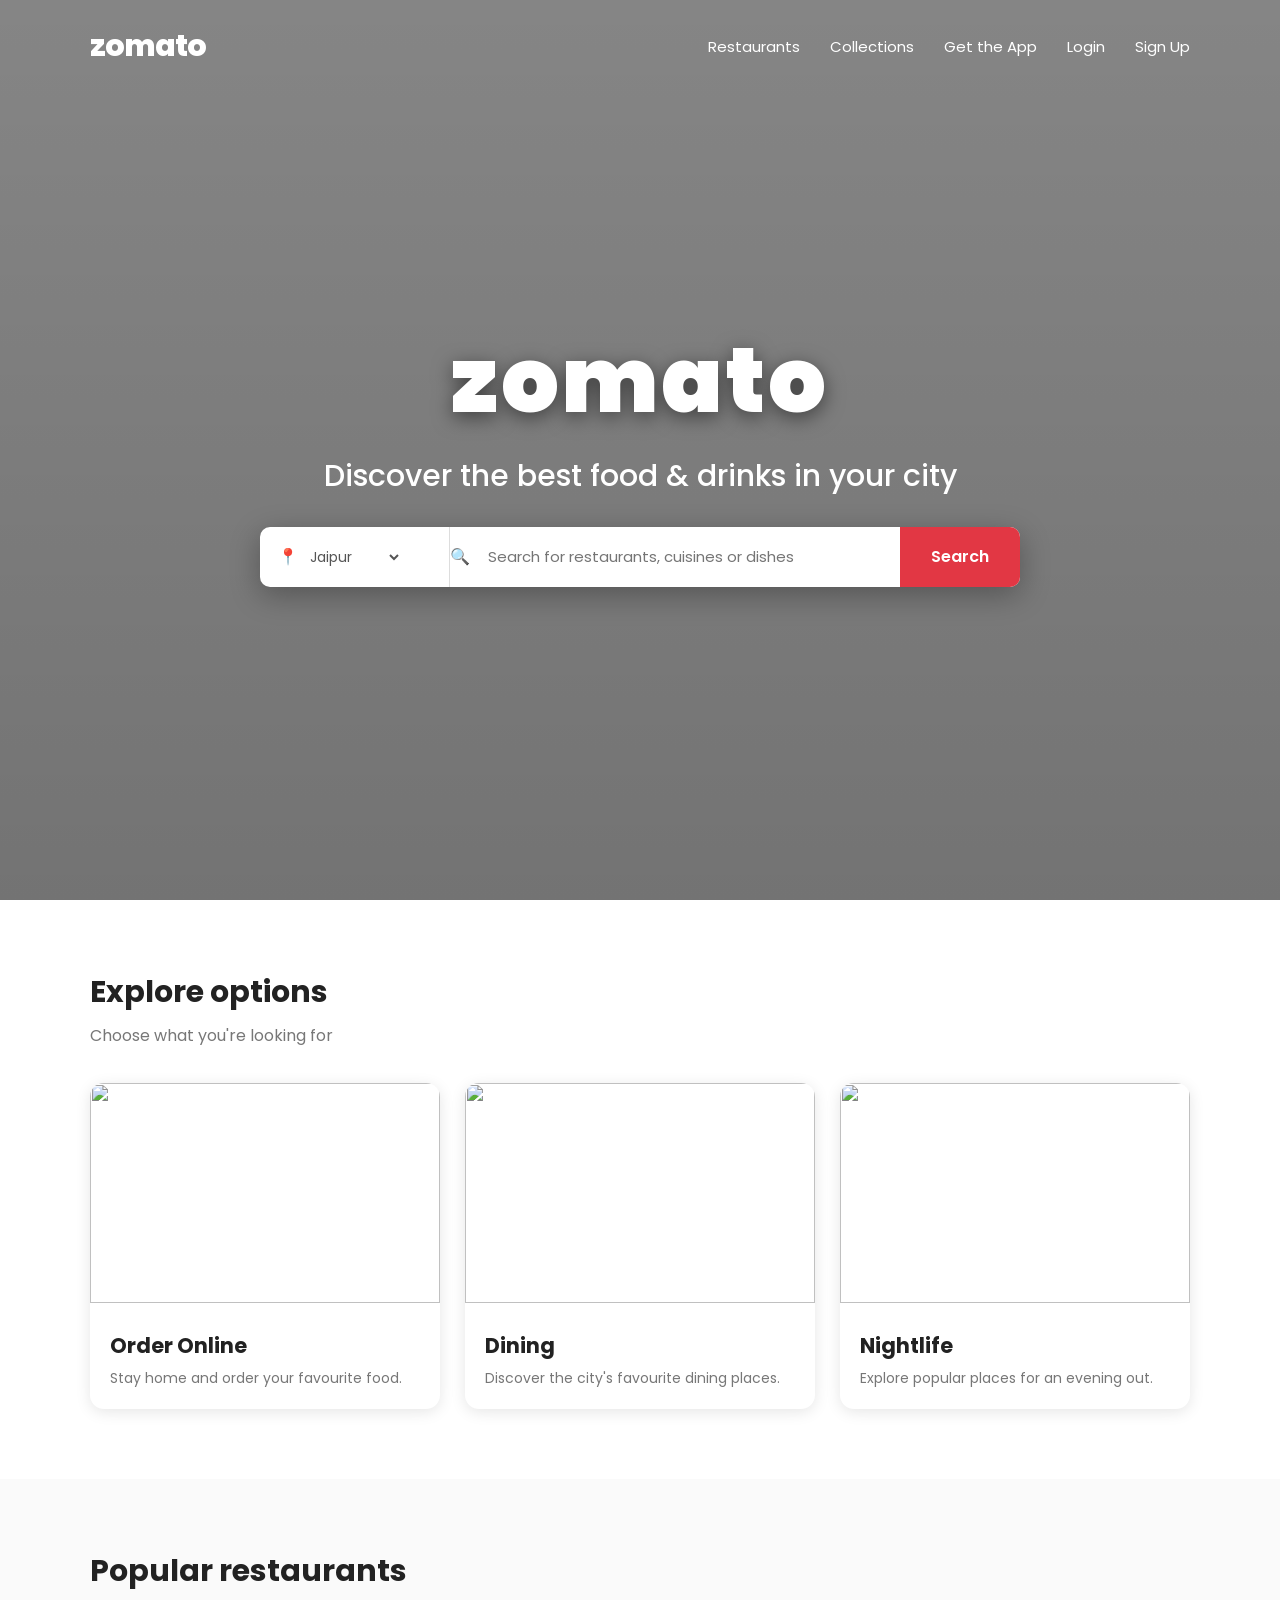
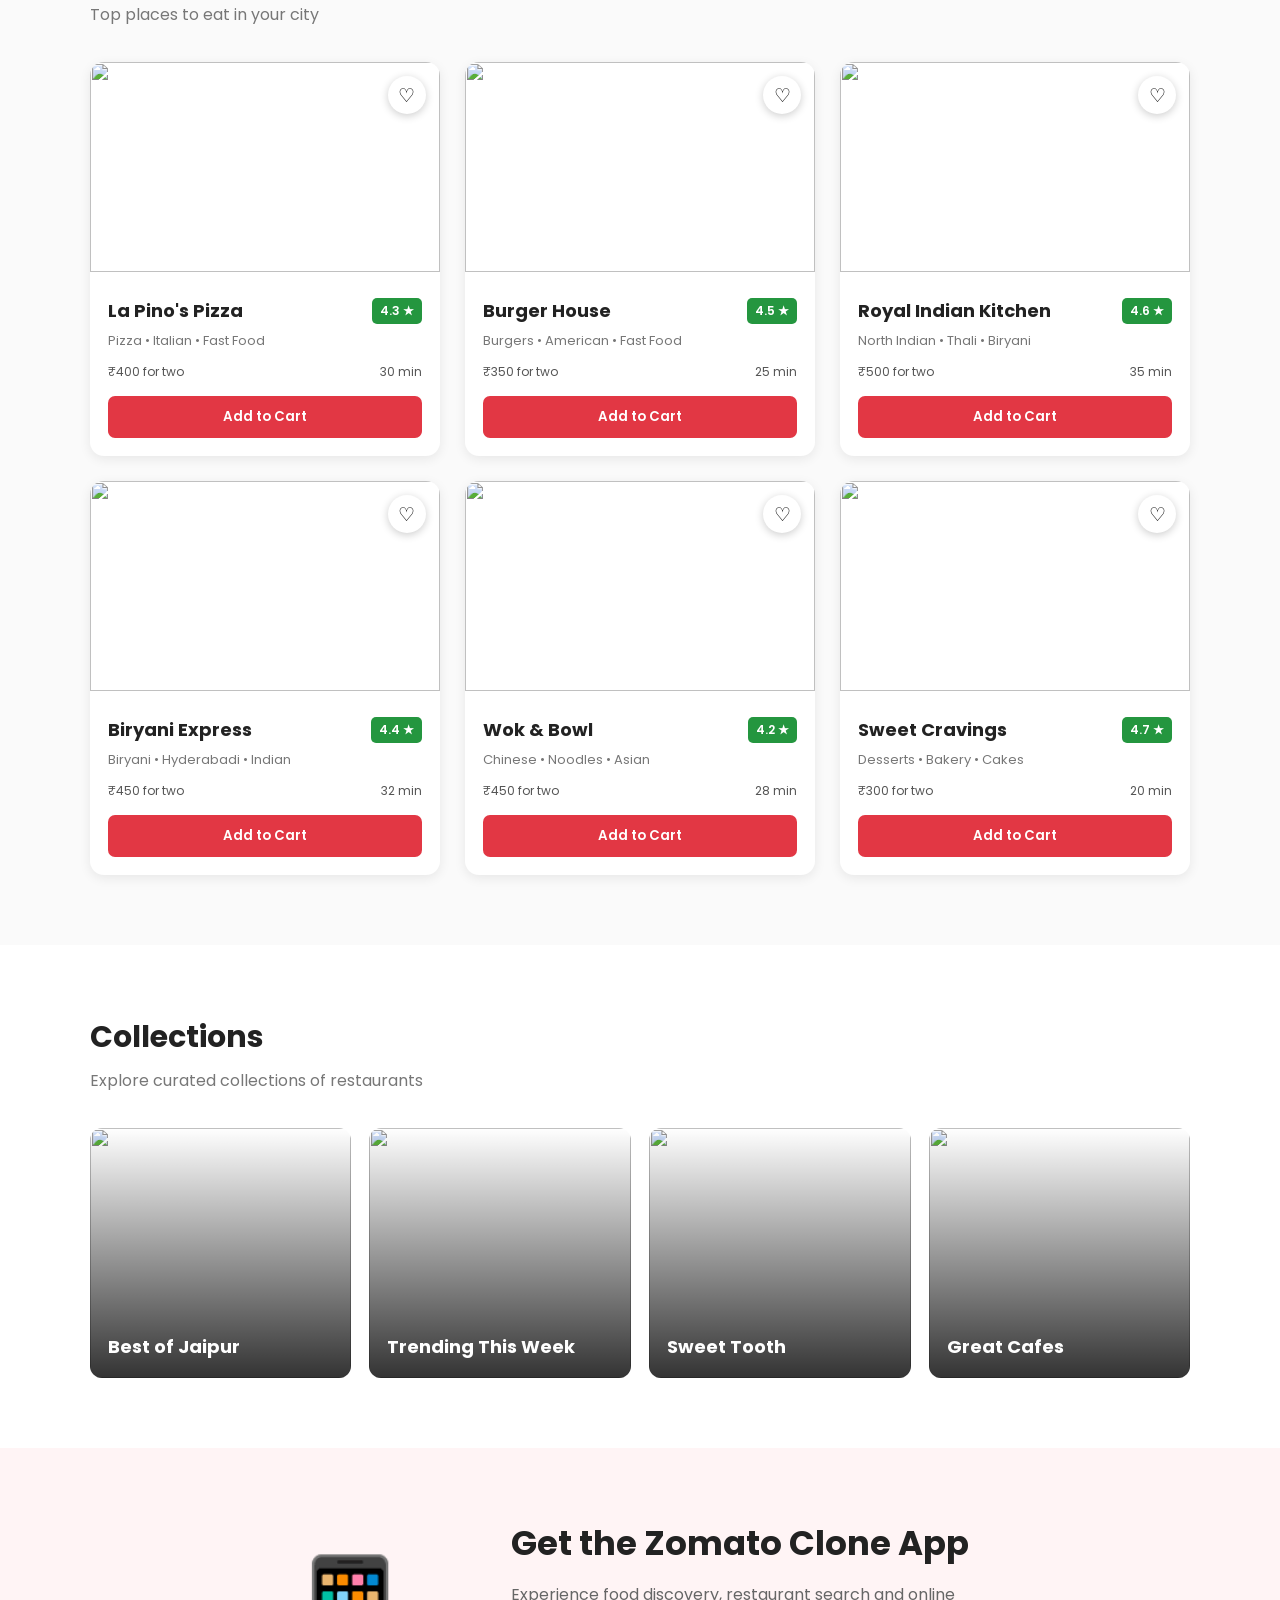
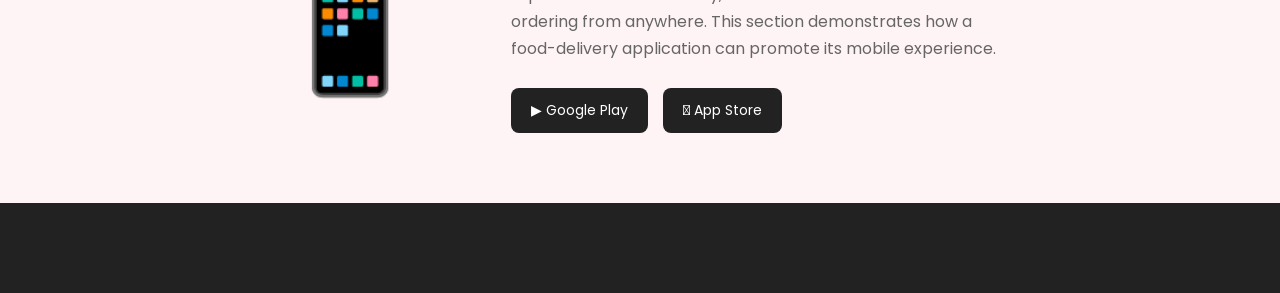
==== commit ea9f7e61: "Update index.html" ====
--- a/index.html
+++ b/index.html
@@ -3,439 +3,1021 @@
 <head>
 <meta charset="UTF-8">
 <meta name="viewport" content="width=device-width, initial-scale=1.0">
-<title>Zomato Clone | Discover Food</title>
-
-<link rel="preconnect" href="https://fonts.googleapis.com">
-<link rel="preconnect" href="https://fonts.gstatic.com" crossorigin>
-<link href="https://fonts.googleapis.com/css2?family=Poppins:wght@300;400;500;600;700;800&display=swap" rel="stylesheet">
-
-<link rel="stylesheet" href="css/style.css">
+<title>Zomato Clone - Order Food Online</title>
+
+<link href="https://fonts.googleapis.com/css2?family=Poppins:wght@300;400;500;600;700;800;900&display=swap" rel="stylesheet">
+
+<style>
+*{
+    margin:0;
+    padding:0;
+    box-sizing:border-box;
+    font-family:'Poppins',sans-serif;
+}
+
+html{
+    scroll-behavior:smooth;
+}
+
+body{
+    background:#fff;
+    color:#222;
+    overflow-x:hidden;
+}
+
+/* ================= NAVBAR ================= */
+
+nav{
+    position:absolute;
+    top:0;
+    left:0;
+    width:100%;
+    z-index:10;
+    display:flex;
+    justify-content:space-between;
+    align-items:center;
+    padding:24px 7%;
+}
+
+.brand{
+    color:white;
+    font-size:30px;
+    font-weight:800;
+    letter-spacing:-1px;
+}
+
+nav ul{
+    display:flex;
+    list-style:none;
+    gap:30px;
+    align-items:center;
+}
+
+nav ul li a{
+    color:white;
+    text-decoration:none;
+    font-size:15px;
+    transition:.3s;
+}
+
+nav ul li a:hover{
+    color:#ffb3b8;
+}
+
+.login-btn{
+    border:1px solid white;
+    padding:8px 18px;
+    border-radius:6px;
+}
+
+/* ================= HERO ================= */
+
+.hero{
+    min-height:700px;
+    height:100vh;
+    background:
+    linear-gradient(rgba(0,0,0,.48),rgba(0,0,0,.55)),
+    url('https://images.unsplash.com/photo-1504674900247-0877df9cc836?auto=format&fit=crop&w=1800&q=85');
+    background-size:cover;
+    background-position:center;
+}
+
+.content{
+    min-height:700px;
+    height:100%;
+    display:flex;
+    flex-direction:column;
+    justify-content:center;
+    align-items:center;
+    text-align:center;
+    color:white;
+    padding:20px;
+}
+
+.logo{
+    font-size:90px;
+    font-weight:900;
+    letter-spacing:3px;
+    text-shadow:0 5px 20px rgba(0,0,0,.5);
+}
+
+.tagline{
+    font-size:30px;
+    font-weight:500;
+    margin:5px 0 28px;
+}
+
+/* ================= SEARCH ================= */
+
+.search-area{
+    display:flex;
+    width:760px;
+    max-width:95%;
+    height:60px;
+    background:white;
+    border-radius:10px;
+    overflow:hidden;
+    box-shadow:0 8px 30px rgba(0,0,0,.3);
+}
+
+.location{
+    display:flex;
+    align-items:center;
+    gap:8px;
+    padding:0 18px;
+    color:#555;
+    border-right:1px solid #ddd;
+    min-width:190px;
+}
+
+.location select{
+    border:none;
+    outline:none;
+    color:#555;
+    background:white;
+    font-size:14px;
+}
+
+.search-input{
+    flex:1;
+    display:flex;
+    align-items:center;
+}
+
+.search-input input{
+    width:100%;
+    border:none;
+    outline:none;
+    padding:18px;
+    font-size:15px;
+}
+
+.search-btn{
+    width:120px;
+    border:none;
+    background:#e23744;
+    color:white;
+    font-size:16px;
+    font-weight:600;
+    cursor:pointer;
+    transition:.3s;
+}
+
+.search-btn:hover{
+    background:#c91f2e;
+}
+
+/* ================= SECTION ================= */
+
+section{
+    scroll-margin-top:20px;
+}
+
+.section{
+    padding:70px 7%;
+}
+
+.section-title{
+    font-size:30px;
+    margin-bottom:8px;
+}
+
+.section-subtitle{
+    color:#777;
+    margin-bottom:35px;
+}
+
+/* ================= QUICK CARDS ================= */
+
+.quick-cards{
+    display:grid;
+    grid-template-columns:repeat(3,1fr);
+    gap:25px;
+}
+
+.quick-card{
+    background:white;
+    border-radius:14px;
+    overflow:hidden;
+    box-shadow:0 3px 15px rgba(0,0,0,.1);
+    transition:.3s;
+    cursor:pointer;
+}
+
+.quick-card:hover{
+    transform:translateY(-8px);
+    box-shadow:0 10px 25px rgba(0,0,0,.15);
+}
+
+.quick-card img{
+    width:100%;
+    height:220px;
+    object-fit:cover;
+}
+
+.quick-content{
+    padding:20px;
+}
+
+.quick-content h3{
+    font-size:21px;
+    margin-bottom:7px;
+}
+
+.quick-content p{
+    color:#777;
+    font-size:14px;
+}
+
+/* ================= RESTAURANTS ================= */
+
+.restaurant-section{
+    background:#fafafa;
+}
+
+.restaurant-grid{
+    display:grid;
+    grid-template-columns:repeat(3,1fr);
+    gap:25px;
+}
+
+.restaurant{
+    background:white;
+    border-radius:14px;
+    overflow:hidden;
+    box-shadow:0 3px 12px rgba(0,0,0,.08);
+    transition:.3s;
+    position:relative;
+}
+
+.restaurant:hover{
+    transform:translateY(-6px);
+    box-shadow:0 10px 25px rgba(0,0,0,.14);
+}
+
+.restaurant-img{
+    height:210px;
+    width:100%;
+    object-fit:cover;
+}
+
+.favorite{
+    position:absolute;
+    right:14px;
+    top:14px;
+    width:38px;
+    height:38px;
+    border:none;
+    border-radius:50%;
+    background:white;
+    font-size:19px;
+    cursor:pointer;
+    box-shadow:0 2px 8px rgba(0,0,0,.2);
+}
+
+.favorite.active{
+    color:#e23744;
+}
+
+.restaurant-info{
+    padding:18px;
+}
+
+.restaurant-name{
+    display:flex;
+    justify-content:space-between;
+    align-items:center;
+    gap:10px;
+}
+
+.restaurant-name h3{
+    font-size:18px;
+}
+
+.rating{
+    background:#24963f;
+    color:white;
+    padding:4px 8px;
+    border-radius:5px;
+    font-size:12px;
+    font-weight:600;
+}
+
+.restaurant-info p{
+    color:#777;
+    font-size:13px;
+    margin:7px 0;
+}
+
+.details{
+    display:flex;
+    justify-content:space-between;
+    color:#555;
+    font-size:12px;
+    margin-top:12px;
+}
+
+.menu-btn{
+    margin-top:15px;
+    width:100%;
+    border:none;
+    background:#e23744;
+    color:white;
+    padding:11px;
+    border-radius:7px;
+    cursor:pointer;
+    font-weight:600;
+}
+
+.menu-btn:hover{
+    background:#c91f2e;
+}
+
+/* ================= COLLECTIONS ================= */
+
+.collection-grid{
+    display:grid;
+    grid-template-columns:repeat(4,1fr);
+    gap:18px;
+}
+
+.collection{
+    height:250px;
+    border-radius:12px;
+    overflow:hidden;
+    position:relative;
+    cursor:pointer;
+}
+
+.collection img{
+    width:100%;
+    height:100%;
+    object-fit:cover;
+    transition:.4s;
+}
+
+.collection:hover img{
+    transform:scale(1.08);
+}
+
+.collection::after{
+    content:"";
+    position:absolute;
+    inset:0;
+    background:linear-gradient(transparent,rgba(0,0,0,.8));
+}
+
+.collection-text{
+    position:absolute;
+    bottom:18px;
+    left:18px;
+    z-index:2;
+    color:white;
+}
+
+.collection-text h3{
+    font-size:18px;
+}
+
+/* ================= APP SECTION ================= */
+
+.app-section{
+    background:#fff4f5;
+    display:flex;
+    justify-content:center;
+    align-items:center;
+    gap:80px;
+    padding:70px 7%;
+}
+
+.phone{
+    font-size:130px;
+}
+
+.app-text{
+    max-width:500px;
+}
+
+.app-text h2{
+    font-size:34px;
+    margin-bottom:12px;
+}
+
+.app-text p{
+    color:#666;
+    line-height:1.7;
+}
+
+.app-buttons{
+    margin-top:25px;
+    display:flex;
+    gap:15px;
+}
+
+.app-btn{
+    background:#222;
+    color:white;
+    padding:12px 20px;
+    border-radius:8px;
+    text-decoration:none;
+    font-size:14px;
+}
+
+/* ================= CART ================= */
+
+.cart{
+    position:fixed;
+    right:25px;
+    bottom:25px;
+    z-index:20;
+    background:#e23744;
+    color:white;
+    width:58px;
+    height:58px;
+    border-radius:50%;
+    display:flex;
+    justify-content:center;
+    align-items:center;
+    font-size:23px;
+    cursor:pointer;
+    box-shadow:0 5px 20px rgba(0,0,0,.25);
+}
+
+.cart-count{
+    position:absolute;
+    top:-4px;
+    right:-4px;
+    background:#222;
+    width:22px;
+    height:22px;
+    border-radius:50%;
+    font-size:12px;
+    display:flex;
+    justify-content:center;
+    align-items:center;
+}
+
+/* ================= MODAL ================= */
+
+.modal{
+    display:none;
+    position:fixed;
+    inset:0;
+    background:rgba(0,0,0,.6);
+    z-index:100;
+    justify-content:center;
+    align-items:center;
+    padding:20px;
+}
+
+.modal-box{
+    width:400px;
+    max-width:100%;
+    background:white;
+    padding:30px;
+    border-radius:15px;
+    position:relative;
+}
+
+.close{
+    position:absolute;
+    right:18px;
+    top:12px;
+    font-size:25px;
+    cursor:pointer;
+}
+
+.modal-box h2{
+    margin-bottom:20px;
+}
+
+.modal-box input{
+    width:100%;
+    padding:13px;
+    margin:8px 0;
+    border:1px solid #ddd;
+    border-radius:7px;
+    outline:none;
+}
+
+.modal-box button{
+    width:100%;
+    padding:13px;
+    border:none;
+    background:#e23744;
+    color:white;
+    border-radius:7px;
+    margin-top:12px;
+    cursor:pointer;
+    font-weight:600;
+}
+
+/* ================= FOOTER ================= */
+
+footer{
+    background:#222;
+    color:white;
+    padding:45px 7%;
+}
+
+.footer-grid{
+    display:grid;
+    grid-template-columns:2fr 1fr 1fr 1fr;
+    gap:40px;
+}
+
+footer h3{
+    margin-bottom:15px;
+}
+
+footer p, footer a{
+    color:#aaa;
+    font-size:13px;
+    text-decoration:none;
+    line-height:2;
+}
+
+.copyright{
+    border-top:1px solid #444;
+    margin-top:30px;
+    padding-top:20px;
+    color:#888;
+    font-size:12px;
+}
+
+/* ================= RESPONSIVE ================= */
+
+@media(max-width:900px){
+
+    nav{
+        padding:20px;
+    }
+
+    nav ul li:nth-child(1),
+    nav ul li:nth-child(2){
+        display:none;
+    }
+
+    .logo{
+        font-size:65px;
+    }
+
+    .tagline{
+        font-size:23px;
+    }
+
+    .quick-cards,
+    .restaurant-grid{
+        grid-template-columns:repeat(2,1fr);
+    }
+
+    .collection-grid{
+        grid-template-columns:repeat(2,1fr);
+    }
+
+    .app-section{
+        gap:30px;
+    }
+
+    .footer-grid{
+        grid-template-columns:repeat(2,1fr);
+    }
+}
+
+@media(max-width:600px){
+
+    .hero{
+        min-height:650px;
+    }
+
+    .content{
+        min-height:650px;
+    }
+
+    nav{
+        flex-direction:column;
+        gap:15px;
+    }
+
+    nav ul{
+        gap:14px;
+    }
+
+    nav ul li a{
+        font-size:12px;
+    }
+
+    .logo{
+        font-size:50px;
+    }
+
+    .tagline{
+        font-size:19px;
+        line-height:1.4;
+    }
+
+    .search-area{
+        height:auto;
+        flex-direction:column;
+        border-radius:10px;
+    }
+
+    .location{
+        height:50px;
+        border-right:none;
+        border-bottom:1px solid #ddd;
+    }
+
+    .search-input{
+        height:55px;
+    }
+
+    .search-btn{
+        width:100%;
+        height:50px;
+    }
+
+    .section{
+        padding:45px 5%;
+    }
+
+    .section-title{
+        font-size:25px;
+    }
+
+    .quick-cards,
+    .restaurant-grid,
+    .collection-grid{
+        grid-template-columns:1fr;
+    }
+
+    .app-section{
+        flex-direction:column;
+        text-align:center;
+        padding:50px 5%;
+    }
+
+    .phone{
+        font-size:80px;
+    }
+
+    .app-buttons{
+        justify-content:center;
+    }
+
+    .footer-grid{
+        grid-template-columns:1fr;
+    }
+}
+</style>
 </head>
 
 <body>
 
-<header class="navbar">
-    <a href="index.html" class="brand">zomato</a>
-
-    <div class="nav-search">
-        🔍
-        <input id="homeSearch"
-               type="text"
-               placeholder="Search for restaurant, cuisine or dish">
-    </div>
-
-    <nav>
-        <a href="#restaurants">Restaurants</a>
-        <a href="#collections">Collections</a>
-        <button class="dark-btn" onclick="toggleDarkMode()">🌙</button>
-        <button class="login-link" onclick="openLogin()">Login</button>
-    </nav>
-</header>
-
-
-<section class="hero">
-
-    <div class="hero-content">
-
-        <h1>zomato</h1>
-
-        <h2>Discover the best food & drinks in your city</h2>
-
-        <div class="hero-search">
-
-            <div class="location-box">
-                📍
-                <select id="location">
-                    <option>Jaipur</option>
-                    <option>Delhi</option>
-                    <option>Mumbai</option>
-                    <option>Bengaluru</option>
-                    <option>Hyderabad</option>
-                </select>
-            </div>
-
-            <input id="heroSearch"
-                   type="text"
-                   placeholder="Search for restaurants, cuisines or dishes">
-
-            <button onclick="performSearch()">Search</button>
-
-        </div>
-
-    </div>
+<!-- ================= HERO ================= -->
+
+<section class="hero" id="home">
+
+<nav>
+    <div class="brand">zomato</div>
+
+    <ul>
+        <li><a href="#restaurants">Restaurants</a></li>
+        <li><a href="#collections">Collections</a></li>
+        <li><a href="#app">Get the App</a></li>
+        <li><a href="#" onclick="openLogin()">Login</a></li>
+        <li><a href="#" onclick="openLogin()">Sign Up</a></li>
+    </ul>
+</nav>
+
+<div class="content">
+
+    <h1 class="logo">zomato</h1>
+
+    <h2 class="tagline">
+        Discover the best food & drinks in your city
+    </h2>
+
+    <div class="search-area">
+
+        <div class="location">
+            📍
+            <select id="location">
+                <option>Jaipur</option>
+                <option>Delhi</option>
+                <option>Mumbai</option>
+                <option>Bengaluru</option>
+                <option>Hyderabad</option>
+            </select>
+        </div>
+
+        <div class="search-input">
+            🔍
+            <input
+                type="text"
+                id="searchInput"
+                placeholder="Search for restaurants, cuisines or dishes"
+                onkeyup="searchRestaurants()">
+        </div>
+
+        <button class="search-btn" onclick="searchRestaurants()">
+            Search
+        </button>
+
+    </div>
+
+</div>
 
 </section>
 
 
-<main>
+<!-- ================= QUICK OPTIONS ================= -->
 
 <section class="section">
 
-    <h2>Explore options</h2>
-    <p class="section-subtitle">
-        Order food, discover restaurants and explore dining experiences.
-    </p>
-
-    <div class="option-grid">
-
-        <div class="option-card" onclick="goRestaurants()">
-            <img src="https://images.unsplash.com/photo-1565299624946-b28f40a0ae38?auto=format&fit=crop&w=900&q=80">
-            <div>
-                <h3>Order Online</h3>
-                <p>Stay home and order your favourite food.</p>
-            </div>
-        </div>
-
-        <div class="option-card">
-            <img src="https://images.unsplash.com/photo-1552566626-52f8b828add9?auto=format&fit=crop&w=900&q=80">
-            <div>
-                <h3>Dining</h3>
-                <p>Discover popular dining places near you.</p>
-            </div>
-        </div>
-
-        <div class="option-card">
-            <img src="https://images.unsplash.com/photo-1517248135467-4c7edcad34c4?auto=format&fit=crop&w=900&q=80">
-            <div>
-                <h3>Nightlife</h3>
-                <p>Explore places for an evening out.</p>
-            </div>
-        </div>
-
-    </div>
+<h2 class="section-title">Explore options</h2>
+<p class="section-subtitle">
+    Choose what you're looking for
+</p>
+
+<div class="quick-cards">
+
+    <div class="quick-card" onclick="scrollToRestaurants()">
+        <img src="https://images.unsplash.com/photo-1565299624946-b28f40a0ae38?auto=format&fit=crop&w=800&q=80">
+        <div class="quick-content">
+            <h3>Order Online</h3>
+            <p>Stay home and order your favourite food.</p>
+        </div>
+    </div>
+
+    <div class="quick-card">
+        <img src="https://images.unsplash.com/photo-1552566626-52f8b828add9?auto=format&fit=crop&w=800&q=80">
+        <div class="quick-content">
+            <h3>Dining</h3>
+            <p>Discover the city's favourite dining places.</p>
+        </div>
+    </div>
+
+    <div class="quick-card">
+        <img src="https://images.unsplash.com/photo-1517248135467-4c7edcad34c4?auto=format&fit=crop&w=800&q=80">
+        <div class="quick-content">
+            <h3>Nightlife</h3>
+            <p>Explore popular places for an evening out.</p>
+        </div>
+    </div>
+
+</div>
 
 </section>
 
 
+<!-- ================= RESTAURANTS ================= -->
+
 <section class="section restaurant-section" id="restaurants">
 
-    <h2>Popular restaurants</h2>
-    <p class="section-subtitle">
-        Discover popular places to eat.
-    </p>
-
-    <div class="filter-bar">
-
-        <button onclick="filterRestaurants('all')">All</button>
-        <button onclick="filterRestaurants('pizza')">🍕 Pizza</button>
-        <button onclick="filterRestaurants('burger')">🍔 Burgers</button>
-        <button onclick="filterRestaurants('indian')">🍛 Indian</button>
-        <button onclick="filterRestaurants('biryani')">🍚 Biryani</button>
-        <button onclick="filterRestaurants('chinese')">🥡 Chinese</button>
-        <button onclick="filterRestaurants('dessert')">🍰 Desserts</button>
-
-    </div>
-
-
-    <div class="restaurant-grid" id="restaurantGrid">
-
-        <article class="restaurant-card"
-                 data-category="pizza"
-                 data-search="pizza italian fast food">
-
-            <div class="restaurant-image">
-                <img src="https://images.unsplash.com/photo-1579751626657-72bc17010498?auto=format&fit=crop&w=900&q=80">
-                <button class="heart" onclick="toggleFavorite(this,'La Pino Pizza')">♡</button>
-            </div>
-
-            <div class="restaurant-info">
-
-                <div class="restaurant-title">
-                    <h3>La Pino Pizza</h3>
-                    <span class="rating">4.3 ★</span>
-                </div>
-
-                <p>Pizza • Italian • Fast Food</p>
-
-                <div class="restaurant-meta">
-                    <span>₹400 for two</span>
-                    <span>30 min</span>
-                </div>
-
-                <button class="primary-btn"
-                        onclick="openRestaurant('La Pino Pizza')">
-                    View Menu
-                </button>
-
-            </div>
-
-        </article>
-
-
-        <article class="restaurant-card"
-                 data-category="burger"
-                 data-search="burger american fast food">
-
-            <div class="restaurant-image">
-                <img src="https://images.unsplash.com/photo-1568901346375-23c9450c58cd?auto=format&fit=crop&w=900&q=80">
-                <button class="heart" onclick="toggleFavorite(this,'Burger House')">♡</button>
-            </div>
-
-            <div class="restaurant-info">
-
-                <div class="restaurant-title">
-                    <h3>Burger House</h3>
-                    <span class="rating">4.5 ★</span>
-                </div>
-
-                <p>Burgers • American • Fast Food</p>
-
-                <div class="restaurant-meta">
-                    <span>₹350 for two</span>
-                    <span>25 min</span>
-                </div>
-
-                <button class="primary-btn"
-                        onclick="openRestaurant('Burger House')">
-                    View Menu
-                </button>
-
-            </div>
-
-        </article>
-
-
-        <article class="restaurant-card"
-                 data-category="indian"
-                 data-search="indian north indian thali">
-
-            <div class="restaurant-image">
-                <img src="https://images.unsplash.com/photo-1585937421612-70a008356fbe?auto=format&fit=crop&w=900&q=80">
-                <button class="heart" onclick="toggleFavorite(this,'Royal Indian Kitchen')">♡</button>
-            </div>
-
-            <div class="restaurant-info">
-
-                <div class="restaurant-title">
-                    <h3>Royal Indian Kitchen</h3>
-                    <span class="rating">4.6 ★</span>
-                </div>
-
-                <p>North Indian • Thali • Indian</p>
-
-                <div class="restaurant-meta">
-                    <span>₹500 for two</span>
-                    <span>35 min</span>
-                </div>
-
-                <button class="primary-btn"
-                        onclick="openRestaurant('Royal Indian Kitchen')">
-                    View Menu
-                </button>
-
-            </div>
-
-        </article>
-
-
-        <article class="restaurant-card"
-                 data-category="biryani"
-                 data-search="biryani rice hyderabadi">
-
-            <div class="restaurant-image">
-                <img src="https://images.unsplash.com/photo-1563379091339-03246963d29a?auto=format&fit=crop&w=900&q=80">
-                <button class="heart" onclick="toggleFavorite(this,'Biryani Express')">♡</button>
-            </div>
-
-            <div class="restaurant-info">
-
-                <div class="restaurant-title">
-                    <h3>Biryani Express</h3>
-                    <span class="rating">4.4 ★</span>
-                </div>
-
-                <p>Biryani • Hyderabadi • Indian</p>
-
-                <div class="restaurant-meta">
-                    <span>₹450 for two</span>
-                    <span>32 min</span>
-                </div>
-
-                <button class="primary-btn"
-                        onclick="openRestaurant('Biryani Express')">
-                    View Menu
-                </button>
-
-            </div>
-
-        </article>
-
-
-        <article class="restaurant-card"
-                 data-category="chinese"
-                 data-search="chinese noodles asian">
-
-            <div class="restaurant-image">
-                <img src="https://images.unsplash.com/photo-1563245372-f21724e3856d?auto=format&fit=crop&w=900&q=80">
-                <button class="heart" onclick="toggleFavorite(this,'Wok and Bowl')">♡</button>
-            </div>
-
-            <div class="restaurant-info">
-
-                <div class="restaurant-title">
-                    <h3>Wok & Bowl</h3>
-                    <span class="rating">4.2 ★</span>
-                </div>
-
-                <p>Chinese • Noodles • Asian</p>
-
-                <div class="restaurant-meta">
-                    <span>₹450 for two</span>
-                    <span>28 min</span>
-                </div>
-
-                <button class="primary-btn"
-                        onclick="openRestaurant('Wok and Bowl')">
-                    View Menu
-                </button>
-
-            </div>
-
-        </article>
-
-
-        <article class="restaurant-card"
-                 data-category="dessert"
-                 data-search="dessert cake bakery sweets">
-
-            <div class="restaurant-image">
-                <img src="https://images.unsplash.com/photo-1551024506-0bccd828d307?auto=format&fit=crop&w=900&q=80">
-                <button class="heart" onclick="toggleFavorite(this,'Sweet Cravings')">♡</button>
-            </div>
-
-            <div class="restaurant-info">
-
-                <div class="restaurant-title">
-                    <h3>Sweet Cravings</h3>
-                    <span class="rating">4.7 ★</span>
-                </div>
-
-                <p>Desserts • Bakery • Cakes</p>
-
-                <div class="restaurant-meta">
-                    <span>₹300 for two</span>
-                    <span>20 min</span>
-                </div>
-
-                <button class="primary-btn"
-                        onclick="openRestaurant('Sweet Cravings')">
-                    View Menu
-                </button>
-
-            </div>
-
-        </article>
-
-    </div>
+<h2 class="section-title">Popular restaurants</h2>
+<p class="section-subtitle">
+    Top places to eat in your city
+</p>
+
+<div class="restaurant-grid" id="restaurantGrid">
+
+    <div class="restaurant" data-search="pizza italian cafe">
+        <button class="favorite" onclick="toggleFavorite(this)">♡</button>
+
+        <img class="restaurant-img"
+        src="https://images.unsplash.com/photo-1579751626657-72bc17010498?auto=format&fit=crop&w=800&q=80">
+
+        <div class="restaurant-info">
+            <div class="restaurant-name">
+                <h3>La Pino's Pizza</h3>
+                <span class="rating">4.3 ★</span>
+            </div>
+
+            <p>Pizza • Italian • Fast Food</p>
+
+            <div class="details">
+                <span>₹400 for two</span>
+                <span>30 min</span>
+            </div>
+
+            <button class="menu-btn" onclick="addToCart('La Pino\\'s Pizza')">
+                Add to Cart
+            </button>
+        </div>
+    </div>
+
+
+    <div class="restaurant" data-search="burger american fast food">
+        <button class="favorite" onclick="toggleFavorite(this)">♡</button>
+
+        <img class="restaurant-img"
+        src="https://images.unsplash.com/photo-1568901346375-23c9450c58cd?auto=format&fit=crop&w=800&q=80">
+
+        <div class="restaurant-info">
+            <div class="restaurant-name">
+                <h3>Burger House</h3>
+                <span class="rating">4.5 ★</span>
+            </div>
+
+            <p>Burgers • American • Fast Food</p>
+
+            <div class="details">
+                <span>₹350 for two</span>
+                <span>25 min</span>
+            </div>
+
+            <button class="menu-btn" onclick="addToCart('Burger House')">
+                Add to Cart
+            </button>
+        </div>
+    </div>
+
+
+    <div class="restaurant" data-search="indian north indian thali">
+        <button class="favorite" onclick="toggleFavorite(this)">♡</button>
+
+        <img class="restaurant-img"
+        src="https://images.unsplash.com/photo-1585937421612-70a008356fbe?auto=format&fit=crop&w=800&q=80">
+
+        <div class="restaurant-info">
+            <div class="restaurant-name">
+                <h3>Royal Indian Kitchen</h3>
+                <span class="rating">4.6 ★</span>
+            </div>
+
+            <p>North Indian • Thali • Biryani</p>
+
+            <div class="details">
+                <span>₹500 for two</span>
+                <span>35 min</span>
+            </div>
+
+            <button class="menu-btn" onclick="addToCart('Royal Indian Kitchen')">
+                Add to Cart
+            </button>
+        </div>
+    </div>
+
+
+    <div class="restaurant" data-search="biryani hyderabadi rice">
+        <button class="favorite" onclick="toggleFavorite(this)">♡</button>
+
+        <img class="restaurant-img"
+        src="https://images.unsplash.com/photo-1563379091339-03246963d29a?auto=format&fit=crop&w=800&q=80">
+
+        <div class="restaurant-info">
+            <div class="restaurant-name">
+                <h3>Biryani Express</h3>
+                <span class="rating">4.4 ★</span>
+            </div>
+
+            <p>Biryani • Hyderabadi • Indian</p>
+
+            <div class="details">
+                <span>₹450 for two</span>
+                <span>32 min</span>
+            </div>
+
+            <button class="menu-btn" onclick="addToCart('Biryani Express')">
+                Add to Cart
+            </button>
+        </div>
+    </div>
+
+
+    <div class="restaurant" data-search="chinese noodles chinese food">
+        <button class="favorite" onclick="toggleFavorite(this)">♡</button>
+
+        <img class="restaurant-img"
+        src="https://images.unsplash.com/photo-1563245372-f21724e3856d?auto=format&fit=crop&w=800&q=80">
+
+        <div class="restaurant-info">
+            <div class="restaurant-name">
+                <h3>Wok & Bowl</h3>
+                <span class="rating">4.2 ★</span>
+            </div>
+
+            <p>Chinese • Noodles • Asian</p>
+
+            <div class="details">
+                <span>₹450 for two</span>
+                <span>28 min</span>
+            </div>
+
+            <button class="menu-btn" onclick="addToCart('Wok & Bowl')">
+                Add to Cart
+            </button>
+        </div>
+    </div>
+
+
+    <div class="restaurant" data-search="dessert cake sweets bakery">
+        <button class="favorite" onclick="toggleFavorite(this)">♡</button>
+
+        <img class="restaurant-img"
+        src="https://images.unsplash.com/photo-1551024506-0bccd828d307?auto=format&fit=crop&w=800&q=80">
+
+        <div class="restaurant-info">
+            <div class="restaurant-name">
+                <h3>Sweet Cravings</h3>
+                <span class="rating">4.7 ★</span>
+            </div>
+
+            <p>Desserts • Bakery • Cakes</p>
+
+            <div class="details">
+                <span>₹300 for two</span>
+                <span>20 min</span>
+            </div>
+
+            <button class="menu-btn" onclick="addToCart('Sweet Cravings')">
+                Add to Cart
+            </button>
+        </div>
+    </div>
+
+</div>
+
+<p id="noResults" style="display:none;text-align:center;padding:30px;color:#777;">
+    No restaurants found. Try another search.
+</p>
 
 </section>
 
 
+<!-- ================= COLLECTIONS ================= -->
+
 <section class="section" id="collections">
 
-    <h2>Collections</h2>
-    <p class="section-subtitle">
-        Explore curated food experiences.
-    </p>
-
-    <div class="collection-grid">
-
-        <div class="collection-card">
-            <img src="https://images.unsplash.com/photo-1515003197210-e0cd71810b5f?auto=format&fit=crop&w=900&q=80">
-            <div>Best of Jaipur</div>
-        </div>
-
-        <div class="collection-card">
-            <img src="https://images.unsplash.com/photo-1544148103-0773bf10d330?auto=format&fit=crop&w=900&q=80">
-            <div>Trending This Week</div>
-        </div>
-
-        <div class="collection-card">
-            <img src="https://images.unsplash.com/photo-1565958011703-44f9829ba187?auto=format&fit=crop&w=900&q=80">
-            <div>Sweet Tooth</div>
-        </div>
-
-        <div class="collection-card">
-            <img src="https://images.unsplash.com/photo-1559339352-11d035aa65de?auto=format&fit=crop&w=900&q=80">
-            <div>Great Cafes</div>
-        </div>
-
-    </div>
+<h2 class="section-title">Collections</h2>
+<p class="section-subtitle">
+    Explore curated collections of restaurants
+</p>
+
+<div class="collection-grid">
+
+    <div class="collection">
+        <img src="https://images.unsplash.com/photo-1515003197210-e0cd71810b5f?auto=format&fit=crop&w=800&q=80">
+        <div class="collection-text">
+            <h3>Best of Jaipur</h3>
+        </div>
+    </div>
+
+    <div class="collection">
+        <img src="https://images.unsplash.com/photo-1544148103-0773bf10d330?auto=format&fit=crop&w=800&q=80">
+        <div class="collection-text">
+            <h3>Trending This Week</h3>
+        </div>
+    </div>
+
+    <div class="collection">
+        <img src="https://images.unsplash.com/photo-1565958011703-44f9829ba187?auto=format&fit=crop&w=800&q=80">
+        <div class="collection-text">
+            <h3>Sweet Tooth</h3>
+        </div>
+    </div>
+
+    <div class="collection">
+        <img src="https://images.unsplash.com/photo-1559339352-11d035aa65de?auto=format&fit=crop&w=800&q=80">
+        <div class="collection-text">
+            <h3>Great Cafes</h3>
+        </div>
+    </div>
+
+</div>
 
 </section>
 
-</main>
-
+
+<!-- ================= APP ================= -->
+
+<section class="app-section" id="app">
+
+<div class="phone">📱</div>
+
+<div class="app-text">
+
+<h2>Get the Zomato Clone App</h2>
+
+<p>
+Experience food discovery, restaurant search and online ordering
+from anywhere. This section demonstrates how a food-delivery
+application can promote its mobile experience.
+</p>
+
+<div class="app-buttons">
+    <a href="#" class="app-btn">▶ Google Play</a>
+    <a href="#" class="app-btn"> App Store</a>
+</div>
+
+</div>
+
+</section>
+
+
+<!-- ================= FOOTER ================= -->
 
 <footer>
 
-    <div class="footer-grid">
-
-        <div>
-            <h2>zomato</h2>
-            <p>A Zomato-inspired educational food ordering project.</p>
-        </div>
-
-        <div>
-            <h3>Explore</h3>
-            <a href="#home">Home</a>
-            <a href="#restaurants">Restaurants</a>
-            <a href="#collections">Collections</a>
-        </div>
-
-        <div>
-            <h3>For Restaurants</h3>
-            <a href="#">Partner With Us</a>
-            <a href="#">Business Login</a>
-            <a href="#">Restaurant Support</a>
-        </div>
-
-        <div>
-            <h3>Legal</h3>
-            <a href="#">Privacy</a>
-            <a href="#">Terms</a>
-            <a href="#">Security</a>
-        </div>
-
-    </div>
-
-    <div class="copyright">
-        © 2026 Zomato Clone | Educational Project
-    </div>
-
-</footer>
-
-
-<div class="floating-cart" onclick="goCart()">
-    🛒
-    <span id="cartCount">0</span>
-</div>
-
-
-<div class="modal" id="loginModal">
-
-    <div class="modal-box">
-
-        <button class="modal-close" onclick="closeLogin()">×</button>
-
-        <h2>Login</h2>
-
-        <p>Enter your details to continue.</p>
-
-        <input type="text" placeholder="Email or phone number">
-        <input type="password" placeholder="Password">
-
-        <button class="primary-btn" onclick="loginUser()">
-            Continue
-        </button>
-
-    </div>
-
-</div>
-
-
-<script src="js/app.js"></script>
-
-</body>
-</html>
-  
+<div
